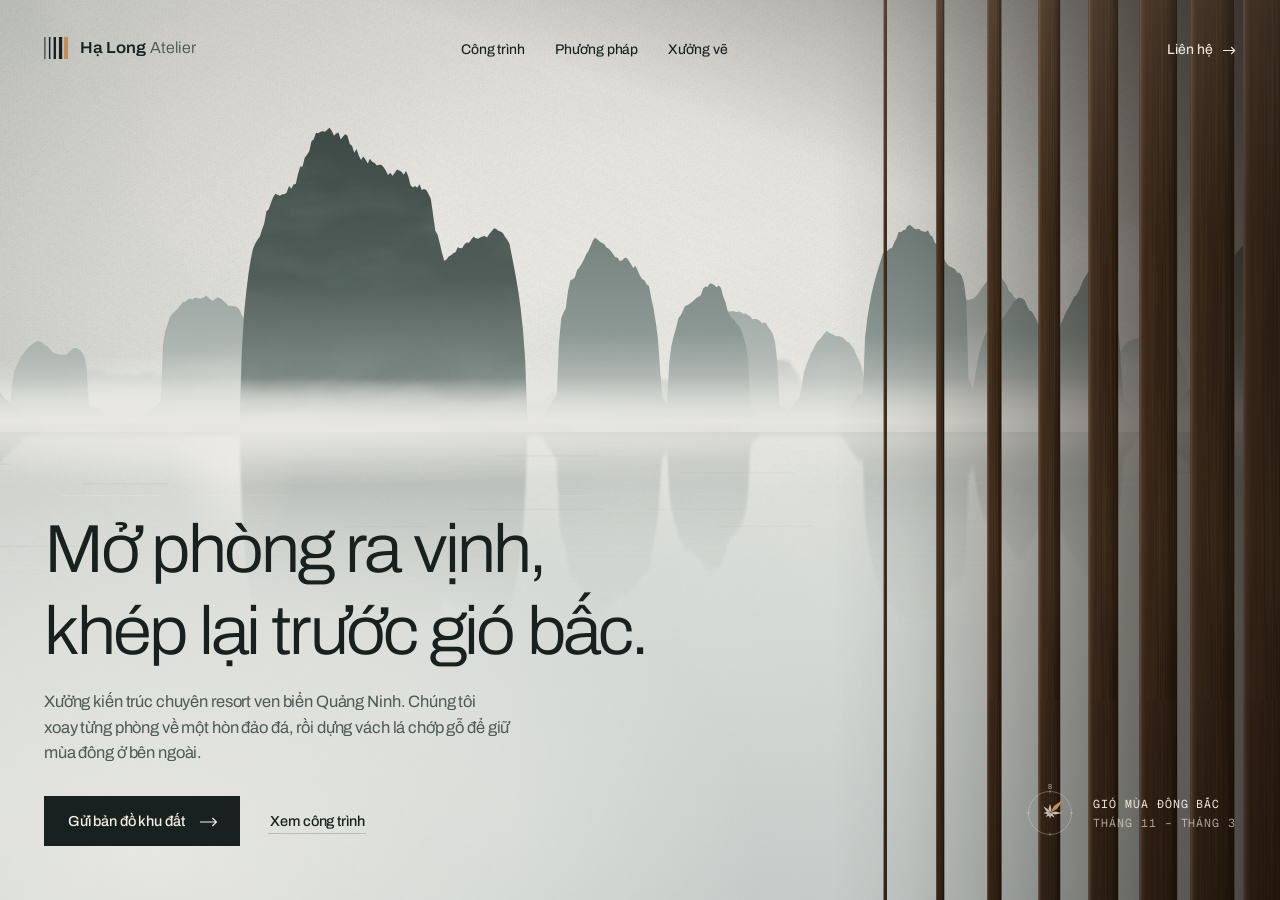
==== examples/cinematic-bay-hero.html @ 820bb84a "Add cinematic-motion-ui skill with README showcase Claude skill for cinematic, motion-rich hero sect" ====
<!DOCTYPE html>
<html lang="vi">
<head>
<meta charset="utf-8">
<meta name="viewport" content="width=device-width, initial-scale=1, viewport-fit=cover">
<title>Hạ Long Atelier · Xưởng kiến trúc resort ven biển Quảng Ninh</title>
<meta name="description" content="Hạ Long Atelier là xưởng kiến trúc chuyên resort ven biển Quảng Ninh: xoay từng phòng về một hòn đảo đá, dựng vách lá chớp gỗ để giữ mùa đông ở bên ngoài.">
<meta name="theme-color" content="#e7e6e0">
<!--
  Archetype A · cinematic full-bleed, light variant (sương sớm / morning sea-mist).
  Concept: the hero is the view from inside a resort room. A wall of teak louvre blades opens left → right
  to reveal Hạ Long in mist; the last blades on the right stay half-closed, which is the headline made literal
  ("Mở phòng ra vịnh, khép lại trước gió bấc").
  Type: Archivo (display 320 at wdth 104, UI 400–600) + Geist Mono (micro-copy). Both ship a Vietnamese subset.
  Palette: fog #e7e6e0 · ink #17201e · muted #4b5754 · teak #3a2719 · cream #efe7da · accent #c58a52
  Accent used three times only: the closed blade in the logo mark, the north-east petal of the wind rose,
  the primary button's hover.
-->
<link rel="preconnect" href="https://fonts.googleapis.com">
<link rel="preconnect" href="https://fonts.gstatic.com" crossorigin>
<link href="https://fonts.googleapis.com/css2?family=Archivo:wdth,wght@100..110,300..600&family=Geist+Mono:wght@400;500&display=swap" rel="stylesheet">
<!-- Hold every entrance at frame 0 (closed louvres, text below its masks) until the two faces are ready, so the
     headline never rises in a fallback face. JS-only and capped at 900 ms: with JS off the class is never added. -->
<script>(function(r){try{if(matchMedia("(prefers-reduced-motion: reduce)").matches)return;r.classList.add("cm-hold");var go=function(){r.classList.remove("cm-hold")};setTimeout(go,900);if(document.fonts&&document.fonts.load){Promise.all([document.fonts.load('320 64px "Archivo"',"Mở phòng ra vịnh"),document.fonts.load('400 16px "Archivo"',"Xưởng"),document.fonts.load('400 12px "Geist Mono"',"GIÓ MÙA ĐÔNG BẮC")]).then(go,go)}}catch(e){}})(document.documentElement);</script>
<style>
/* ---- anti-flash: background first ---- */
html,body{background:#e7e6e0}

/* ==== motion-kit.css (inlined) ==== */
/* ==========================================================================
   motion-kit.css: entrance vocabulary with a visible resting state.
   Usage: <h1 class="appear appear--mask" style="--d:.42s">…</h1>
   Elements are fully visible in their normal styles; the hidden state exists only in each
   keyframe's `from`, applied during the delay by fill-mode `both`. Pair with motion-kit.js
   (MK.appear) for the `.is-in` cleanup and the failsafe.
   ========================================================================== */

:root{
  --ease-expo:cubic-bezier(.16,1,.3,1);
  --ease-draw:cubic-bezier(.62,.04,.22,1);
  --ease-wipe:cubic-bezier(.77,0,.18,1);
  --ease-settle:cubic-bezier(.25,1,.5,1);
  --ease-swift:cubic-bezier(.2,.8,.2,1);
}

.appear{
  animation-duration:var(--dur,1.05s);
  animation-fill-mode:both;
  animation-timing-function:var(--ease,var(--ease-expo));
  animation-delay:var(--d,.08s);
}
.appear--scale{animation-name:mk-in-scale}
.appear--soft{animation-name:mk-in-soft}
.appear--rise{animation-name:mk-in-rise}
.appear--pop{animation-name:mk-in-pop}
.appear--btn{animation-name:mk-in-btn}
.appear--side{animation-name:mk-in-side}
.appear--blur{animation-name:mk-in-blur;--dur:1.2s}
.appear--spin{animation-name:mk-in-spin;--dur:.9s}
.appear--media{animation-name:mk-in-media;--dur:1.6s}
.appear--wipe-x{animation-name:mk-in-wipe-x;--ease:var(--ease-wipe);--dur:.75s}
.appear--wipe-c{animation-name:mk-in-wipe-c;--ease:var(--ease-wipe);--dur:.8s}
.appear--fade{animation-name:mk-in-fade;--ease:var(--ease-settle);--dur:.6s}

/* Masked line: wrapper clips, inner span rises. Padding keeps descenders/italics unclipped. */
.mask-line{display:block;overflow:hidden;padding:.06em .15em .14em;margin:-.06em -.15em -.14em}
.mask-line>.appear--mask{display:inline-block;animation-name:mk-in-mask}

/* Keyframes use the individual transform properties (translate/scale/rotate) so they compose with
   any transform the element already has (e.g. translateX(-50%) centring) instead of replacing it. */
@keyframes mk-in-scale{from{opacity:0;scale:.84}}
@keyframes mk-in-soft{from{opacity:0;translate:0 14px}}
@keyframes mk-in-rise{from{opacity:0;translate:0 20px}}
@keyframes mk-in-pop{0%{opacity:0;scale:.9}70%{opacity:1;scale:1.03}100%{scale:1}}
@keyframes mk-in-btn{from{opacity:0;translate:0 18px;scale:.94}}
@keyframes mk-in-side{from{opacity:0;translate:22px 0}}
@keyframes mk-in-mask{from{opacity:0;translate:0 110%}}
@keyframes mk-in-blur{from{opacity:.35;filter:blur(4px)}}
@keyframes mk-in-spin{0%{scale:.2;rotate:-50deg}65%{scale:1.2;rotate:8deg}100%{scale:1;rotate:0deg}}
@keyframes mk-in-media{from{opacity:0;scale:1.06;filter:blur(6px)}}
@keyframes mk-in-wipe-x{from{clip-path:inset(0 100% 0 0)}}
@keyframes mk-in-wipe-c{from{clip-path:inset(0 50% 0 50%)}}
@keyframes mk-in-fade{from{opacity:0}}

/* Finished: drop the animation. The element's own styles are the end state, so nothing else is forced
   (forcing transform:none here would wipe transforms the element legitimately has). */
.is-in{animation:none!important}

/* Reveal-on-scroll: hidden ONLY when JS has opted in (html.mk-reveal), so content shows without JS. */
.mk-reveal [data-reveal]:not(.is-revealed){opacity:0;translate:0 24px}
.mk-reveal [data-reveal]{transition:opacity .9s var(--ease-expo),translate .9s var(--ease-expo);transition-delay:var(--d,0s)}

/* WAAPI intro: initial states exist only while html.mk-intro is present (set in <head>). */
.mk-intro [data-mk="mask"]>*{translate:0 105%}
.mk-intro [data-mk="mask"]{overflow:hidden}
.mk-intro [data-mk="wipe-x"]{clip-path:inset(0 100% 0 0)}
.mk-intro [data-mk="wipe-c"]{clip-path:inset(0 50% 0 50%)}
.mk-intro [data-mk="fade"]{opacity:0}
.mk-intro [data-mk="draw"] path{stroke-dasharray:0 100000}

/* Grain overlay */
.mk-grain{position:fixed;inset:-50%;z-index:100;pointer-events:none;opacity:var(--grain,.08);mix-blend-mode:overlay;
  background-image:url("data:image/svg+xml,%3Csvg xmlns='http://www.w3.org/2000/svg' width='160' height='160'%3E%3Cfilter id='n'%3E%3CfeTurbulence type='fractalNoise' baseFrequency='.9' numOctaves='3' stitchTiles='stitch'/%3E%3C/filter%3E%3Crect width='100%25' height='100%25' filter='url(%23n)'/%3E%3C/svg%3E")}

.sr-only{position:absolute;width:1px;height:1px;overflow:hidden;clip:rect(0 0 0 0);white-space:nowrap}

@media (prefers-reduced-motion:reduce){
  *,*::before,*::after{animation:none!important;transition:none!important}
  .mk-reveal [data-reveal]{opacity:1;translate:none}
}

/* ==== tokens (reference 1440 × 900) ==== */
:root{
  --bg:#e7e6e0; --fog:#e4e3dd; --ink:#17201e; --muted:#4b5754; --line:rgba(23,32,30,.2);
  --teak-0:#1d140c; --teak-1:#3a2719; --teak-2:#5a3d27; --cream:#efe7da; --cream-dim:rgba(239,231,218,.66);
  --accent:#c58a52;
  --sans:"Archivo","Helvetica Neue",Arial,sans-serif;
  --mono:"Geist Mono",ui-monospace,"SFMono-Regular",Menlo,monospace;
  --h1:68px; --lede:16.5px; --nav:14px; --micro:11.5px; --btn:14.5px; --btn-h:50px;
  --pad-x:44px; --pad-y:28px; --bottom:54px; --copy-max:880px; --lede-max:468px; --lede-gap:22px; --act-gap:30px;
  --nav-col:calc(36vw - var(--pad-x));
  /* scene artboard: 1600 × 1000, cover-scaled; horizon at 47 % */
  --vw:100vw; --vh:100vh;
  --sc:max(calc(var(--vw) / 1600), calc(var(--vh) / 1000));
  --scene-x:0;
  --wood-tex:url("data:image/svg+xml,%3Csvg xmlns='http://www.w3.org/2000/svg' width='140' height='700'%3E%3Cfilter id='w'%3E%3CfeTurbulence type='fractalNoise' baseFrequency='.42 .0045' numOctaves='3' seed='7' stitchTiles='stitch'/%3E%3CfeColorMatrix values='0 0 0 0 .09  0 0 0 0 .05  0 0 0 0 .02  0 0 0 1.25 -.42'/%3E%3C/filter%3E%3Crect width='100%25' height='100%25' filter='url(%23w)'/%3E%3C/svg%3E");
}
@supports (height:100dvh){:root{--vh:100dvh}}

/* ---- base ---- */
*,*::before,*::after{box-sizing:border-box;margin:0;padding:0}
html,body{color:var(--ink)}
body{font-family:var(--sans);font-weight:400;-webkit-font-smoothing:antialiased;-moz-osx-font-smoothing:grayscale;text-rendering:optimizeLegibility;overflow-x:hidden}
a{color:inherit;text-decoration:none} button{font:inherit;color:inherit;background:none;border:0;cursor:pointer}
:focus-visible{outline:1px solid currentColor;outline-offset:5px}
.micro{font-family:var(--mono);font-size:var(--micro);font-weight:400;letter-spacing:.08em;line-height:1.35;text-transform:uppercase}

/* ==== media: fog sky → water → karst layers + mist → haze behind copy → louvres → room shade ==== */
.media{position:fixed;inset:0;z-index:0;overflow:hidden;pointer-events:none;
  /* what shows if WebGL or JS is unavailable */
  background:radial-gradient(55% 45% at 24% 22%,#f5f2eb 0%,rgba(245,242,235,0) 70%),linear-gradient(180deg,#d9dbd6 0%,#e9e8e2 44%,#e6e5df 47%,#d2d6d2 100%)}
#fog{position:absolute;inset:0;width:100%;height:100%;display:block}
.scene{position:absolute;left:calc(50% - var(--scene-x) * var(--sc));top:50%;width:calc(1600 * var(--sc));height:calc(1000 * var(--sc));translate:-50% -50%}
.scene>*{position:absolute;left:0;top:0;width:100%;height:100%}
.scene svg{display:block;overflow:visible}
.rl{stroke:#f7f6f2;fill:none} .rd{stroke:#93a09c;fill:none}
/* mist bands, pre-blurred gradients (no filter), drifting very slowly */
.mist{left:-12%;width:124%;background-repeat:no-repeat}
.mist--far{top:36%;height:14%;opacity:.8;
  background:radial-gradient(30% 50% at 20% 60%,rgba(236,235,230,.95),rgba(236,235,230,0) 70%),radial-gradient(34% 45% at 62% 55%,rgba(236,235,230,.9),rgba(236,235,230,0) 72%),radial-gradient(26% 40% at 92% 62%,rgba(236,235,230,.85),rgba(236,235,230,0) 70%);
  animation:mist-drift 46s ease-in-out infinite alternate}
.mist--mid{top:31%;height:20%;opacity:.55;
  background:radial-gradient(24% 34% at 34% 58%,rgba(238,237,232,.95),rgba(238,237,232,0) 72%),radial-gradient(30% 40% at 78% 50%,rgba(238,237,232,.9),rgba(238,237,232,0) 70%);
  animation:mist-drift 62s ease-in-out -20s infinite alternate-reverse}
.mist--water{top:42%;height:12%;
  background:linear-gradient(180deg,rgba(232,231,226,0),rgba(232,231,226,.9) 42%,rgba(232,231,226,.6) 58%,rgba(232,231,226,.22) 78%,rgba(232,231,226,0)),radial-gradient(40% 70% at 30% 50%,rgba(240,239,235,.7),rgba(240,239,235,0) 70%);
  animation:mist-drift 54s ease-in-out -8s infinite alternate}
@keyframes mist-drift{from{translate:-3% 0}to{translate:3% 0}}
/* low sun behind the mist, upper left, and its glint on the water */
.glint{left:calc(22% - 70px);top:47%;width:140px;height:30%;
  background:radial-gradient(50% 50% at 50% 0%,rgba(255,250,240,.55),rgba(255,250,240,0) 100%);filter:none}
.haze{position:absolute;inset:0;
  background:radial-gradient(62% 52% at 12% 94%,rgba(238,237,232,.82) 0%,rgba(238,237,232,.46) 46%,rgba(238,237,232,0) 76%)}

/* ==== louvres ====
   Blades are drawn as their front projection: a blade turned by angle a shows cos(a) of its width, so the turn is a
   horizontal scale (--s = cos a) plus a flash of light across the face mid-turn. Real 3D rotation was tried and
   dropped: Chrome composites 3D-turned layers over gradients with milky seams. */
.louvre{position:absolute;top:0;bottom:0;left:-14px;right:-14px;display:flex}
.blade{position:relative;flex:1 1 0;height:100%;
  --s:0; --o:0; --s0:.982; --stg:.028s; --dim:0; --bd:calc(.06s + var(--i) * var(--stg));
  scale:var(--s) 1;opacity:var(--o);
  animation:blade-open 1.4s var(--ease-wipe) var(--bd) both}
.blade::before,.blade::after{content:"";position:absolute;inset:0 .7px}
.blade::before{
  background:
    linear-gradient(rgba(14,8,4,var(--dim)),rgba(14,8,4,var(--dim))),
    linear-gradient(90deg,rgba(255,222,184,.30) 0,rgba(255,222,184,.08) 6%,rgba(255,222,184,0) 15%,rgba(0,0,0,0) 70%,rgba(10,5,2,.42) 100%),
    linear-gradient(180deg,rgba(255,236,214,.12) 0%,rgba(0,0,0,0) 26%,rgba(0,0,0,0) 60%,rgba(10,5,2,.3) 100%),
    var(--wood-tex),
    linear-gradient(90deg,#4a3220,#3a2719 50%,#30200f)}
/* light slides across the face while it turns, then leaves */
.blade::after{opacity:0;background:linear-gradient(90deg,rgba(255,230,196,0) 10%,rgba(255,230,196,.42) 55%,rgba(255,230,196,0) 95%);
  animation:blade-catch 1.4s var(--ease-wipe) var(--bd) both}
/* kept blades: the screen stays half-closed on the right (desktop: the last 8 of 24) */
.blade:nth-child(n+17){--o:1}
.blade:nth-child(17){--s:.06} .blade:nth-child(18){--s:.15;--dim:.04} .blade:nth-child(19){--s:.27;--dim:.08} .blade:nth-child(20){--s:.41;--dim:.13}
.blade:nth-child(21){--s:.56;--dim:.19} .blade:nth-child(22){--s:.71;--dim:.25} .blade:nth-child(23){--s:.83;--dim:.31} .blade:nth-child(24){--s:.92;--dim:.38}
.blade:nth-child(n+17){animation:blade-open 1.4s var(--ease-wipe) var(--bd) both,blade-sway 9s ease-in-out calc(1.9s + var(--i) * .11s) infinite}
@keyframes blade-open{0%{scale:var(--s0) 1;opacity:1}80%{opacity:1}}
@keyframes blade-catch{0%{opacity:0}48%{opacity:1}100%{opacity:0}}
@keyframes blade-sway{0%,100%{scale:var(--s) 1}50%{scale:calc(var(--s) * .93) 1}}
.cm-hold .blade,.cm-hold .blade::after,.cm-hold .appear{animation-play-state:paused}
/* room shade: the inside of the pavilion is darker than the bay (under the blades; they darken themselves via --dim) */
.shade{position:absolute;inset:0;
  background:linear-gradient(270deg,rgba(20,13,8,.74) 0%,rgba(20,13,8,.56) 10%,rgba(20,13,8,.26) 21%,rgba(20,13,8,.07) 29%,rgba(20,13,8,0) 35%),
             linear-gradient(200deg,rgba(20,13,8,.3) 0%,rgba(20,13,8,0) 24%)}

/* ==== page ==== */
.page{position:relative;z-index:1;display:grid;grid-template-rows:auto 1fr;min-height:100vh;min-height:100dvh}

/* header: logo | nav from the 36 % line | contact over the timber */
.header{position:relative;z-index:50;display:grid;grid-template-columns:var(--nav-col) 1fr auto;align-items:center;padding:var(--pad-y) var(--pad-x) 0}
.logo{justify-self:start;display:inline-flex;align-items:center;gap:12px;min-height:44px;font-size:16px;letter-spacing:-.012em;line-height:1;translate:0 -2px}
.logo .mark{width:24px;height:22px;fill:var(--ink)}
.logo .mark .mark-a{fill:var(--accent)}
.logo b{font-weight:600;font-stretch:106%}
.logo .at{font-weight:350;color:var(--muted);margin-left:.28em}
.nav{display:flex;align-items:center;gap:30px}
.nav a,.contact{position:relative;font-size:var(--nav);font-weight:450;letter-spacing:-.005em;line-height:1;padding:8px 0;
  background:linear-gradient(currentColor,currentColor) 0 calc(100% - 2px)/0 1px no-repeat;transition:background-size .35s var(--ease-swift)}
.nav a:hover,.contact:hover{background-size:100% 1px}
.contact{color:var(--cream);display:inline-flex;align-items:center;gap:10px}
.contact svg{width:13px;height:9px;transition:translate .3s var(--ease-swift)}
.contact:hover svg{translate:3px 0}
.burger{display:none}

/* hero: copy bottom-left over the water, wind note bottom-right over the timber */
.hero{display:flex;align-items:flex-end;justify-content:space-between;gap:40px;padding:0 var(--pad-x) var(--bottom)}
.copy{max-width:var(--copy-max)}
h1{font-size:var(--h1);font-weight:320;font-stretch:104%;line-height:1.04;letter-spacing:-.042em;color:var(--ink)}
/* Vietnamese stacks two marks above some vowels (ấ, ở): give the masks more headroom than the kit default */
h1 .mask-line{padding:.24em .15em .16em;margin:-.24em -.15em -.16em}
.nb{white-space:nowrap}
.lede{max-width:var(--lede-max);margin-top:var(--lede-gap);font-size:var(--lede);line-height:1.56;letter-spacing:-.008em;color:var(--muted)}
.actions{display:flex;align-items:center;gap:28px;margin-top:var(--act-gap)}
.btn{display:inline-flex;align-items:center;justify-content:center;gap:16px;height:var(--btn-h);font-size:var(--btn);font-weight:500;letter-spacing:-.01em;line-height:1;white-space:nowrap}
.btn-solid{padding:1px 22px 0 24px;background:var(--ink);color:#f1eee7;transition:background .25s var(--ease-swift),color .25s var(--ease-swift)}
.btn-solid svg{width:18px;height:10px;transition:translate .3s var(--ease-swift)}
.btn-solid:hover{background:var(--accent);color:var(--ink)}
.btn-solid:hover svg{translate:4px 0}
.btn-text{padding:0 2px;color:var(--ink);background:linear-gradient(var(--line),var(--line)) 0 calc(50% + 12px)/100% 1px no-repeat,linear-gradient(var(--ink),var(--ink)) 0 calc(50% + 12px)/0 1px no-repeat;
  transition:background-size .4s var(--ease-swift)}
.btn-text:hover{background-size:100% 1px,100% 1px}

.wind{display:flex;align-items:center;gap:14px;color:var(--cream);padding-bottom:4px;flex:none}
.wind .rose{width:58px;height:58px;flex:none;overflow:visible}
.rose .ring{fill:none;stroke:rgba(239,231,218,.42);stroke-width:.8}
.rose .tick{stroke:rgba(239,231,218,.5);stroke-width:.8}
.rose .pt{fill:rgba(239,231,218,.78)}
.rose .pt--ne{fill:var(--accent)}
.rose text{font-family:var(--mono);font-size:7.5px;fill:var(--cream-dim);letter-spacing:.06em}
.wind p{display:flex;flex-direction:column;gap:3px}
.wind .dim{color:var(--cream-dim)}
.appear--grow{animation-name:rose-grow;--dur:1.1s}
@keyframes rose-grow{from{opacity:0;scale:0}}

/* ==== breakpoints: tokens first ==== */
@media (min-width:1600px){:root{--h1:84px;--lede:18px;--nav:15px;--btn:15.5px;--btn-h:54px;--pad-x:64px;--pad-y:34px;--bottom:68px;--copy-max:1100px;--lede-max:540px;--micro:12.5px}}
@media (min-width:901px) and (max-width:1279px){:root{--h1:50px;--lede:15.5px;--nav:13.5px;--pad-x:32px;--bottom:44px;--lede-max:420px}.nav{gap:22px}}
@media (min-width:901px) and (max-height:850px){:root{--pad-y:22px;--bottom:42px;--lede-gap:18px;--act-gap:24px}}
@media (min-width:1280px) and (max-height:850px){:root{--h1:62px}}
@media (min-width:901px) and (max-height:720px){:root{--h1:52px;--lede:15px;--btn-h:46px;--bottom:34px;--lede-gap:16px;--act-gap:22px;--pad-y:18px}}
@media (min-width:901px){html,body{height:100%;overflow:hidden}.page{height:100vh;height:100dvh;overflow:hidden}}

@media (max-width:900px){
  :root{--h1:40px;--lede:15.5px;--pad-x:20px;--pad-y:18px;--bottom:28px;--btn-h:50px;--scene-x:-250}
  /* phones keep only the last three blades: a narrow timber strip down the right edge */
  .blade{--stg:.026s}
  .blade:nth-child(n+17){--o:0;--s:0;animation:blade-open 1.4s var(--ease-wipe) var(--bd) both}
  .blade:nth-child(n+22){--o:1;animation:blade-open 1.4s var(--ease-wipe) var(--bd) both,blade-sway 9s ease-in-out calc(1.9s + var(--i) * .11s) infinite}
  .blade:nth-child(22){--s:.62} .blade:nth-child(23){--s:.8} .blade:nth-child(24){--s:.92}
  .shade{background:linear-gradient(270deg,rgba(18,11,6,.5) 0%,rgba(18,11,6,0) 14%)}
  .haze{background:radial-gradient(120% 50% at 20% 100%,rgba(238,237,232,.8) 0%,rgba(238,237,232,.4) 50%,rgba(238,237,232,0) 80%)}
  .header{grid-template-columns:1fr auto;gap:8px}
  .logo{position:relative;z-index:80;font-size:15px}
  .contact{display:none}
  .burger{display:grid;place-content:center;gap:5px;width:44px;height:44px;position:relative;z-index:80;
    background:var(--teak-0);border:1px solid rgba(239,231,218,.22);margin-right:calc(var(--pad-x) * -1 + 6px)}
  .burger i{display:block;width:17px;height:1.5px;background:var(--cream);transition:transform .28s var(--ease-swift),opacity .2s}
  .menu-open .burger i:nth-child(1){transform:translateY(6.5px) rotate(45deg)}
  .menu-open .burger i:nth-child(2){opacity:0}
  .menu-open .burger i:nth-child(3){transform:translateY(-6.5px) rotate(-45deg)}
  .nav{position:fixed;inset:0;z-index:45;justify-self:stretch;align-self:stretch;flex-direction:column;align-items:stretch;justify-content:flex-end;gap:0;
    padding:max(100px,calc(env(safe-area-inset-top) + 92px)) 20px max(36px,env(safe-area-inset-bottom));
    background:rgba(231,230,224,.9);-webkit-backdrop-filter:blur(22px);backdrop-filter:blur(22px);
    opacity:0;visibility:hidden;transition:opacity .3s var(--ease-settle),visibility .3s}
  .menu-open .nav{opacity:1;visibility:visible}
  .nav a{display:flex;align-items:center;height:72px;border-top:1px solid var(--line);font-size:30px;font-weight:320;font-stretch:104%;letter-spacing:-.035em;background:none}
  .nav a:last-of-type{border-bottom:1px solid var(--line)}
  .nav .nav-only{display:flex}
  .nav-foot{display:block;margin-top:22px;color:var(--muted)}
  body.menu-open{overflow:hidden}
  .hero{flex-direction:column;align-items:flex-start;justify-content:flex-end;padding-right:calc(100vw * 3 / 24 + 12px)}
  .louvre{left:0;right:0}
  .wind{display:none}
}
@media (min-width:901px){.nav .nav-only,.nav-foot{display:none}}
@media (max-width:560px){
  :root{--h1:36px;--lede:15px;--lede-gap:16px;--act-gap:22px}
  h1{letter-spacing:-.035em}
  .actions{flex-direction:column;align-items:stretch;gap:6px;width:100%}
  .btn-solid{justify-content:space-between}
  .btn-text{justify-content:flex-start;align-self:flex-start;height:46px}
}
</style>
</head>
<body>
<div class="mk-grain" aria-hidden="true" style="--grain:.07"></div>

<!--
  MEDIA SLOT. The bay is generative so the page ships complete: ShaderField (WebGL fog) for the sky, four layers of
  seeded karst silhouettes that fade into mist at the waterline, hairline ripples, slow mist bands.
  To use a real still or video instead, replace <canvas id="fog"> and the .scene block with:
    <video id="fog" autoplay muted loop playsinline preload="metadata" poster="halong-suong-som.jpg"
           aria-hidden="true" tabindex="-1"><source src="halong-suong-som.mp4" type="video/mp4"></video>
  and keep .haze, .louvre and the room shade on top. Frame the shot so the horizon sits at 47 % of the height.
  Generation prompt (still): "Hạ Long Bay at 6 a.m. in thick sea mist, limestone karst towers dissolving in four
    receding layers, the nearest tower left of centre, bases lost in fog at the waterline, glassy pale water with a
    few silver ripple lines, soft low sun hidden behind mist upper-left, horizon at 47 % of the frame, empty pale
    water in the lower-left third for a headline, palette mist white, sage grey, slate green, no warm colours,
    35mm, fine film grain, editorial, cinematic, photographic, no boats, no people, no text, no logo"
  Video: same frame, locked-off camera, mist drifting slowly left between the towers, 8-second loop with an invisible cut, 24 fps.
-->
<div class="media" aria-hidden="true">
  <canvas id="fog"></canvas>
  <div class="scene">
    <svg class="l-water" viewBox="0 0 1600 1000" preserveAspectRatio="none" focusable="false">
      <defs>
        <linearGradient id="g-water" gradientUnits="userSpaceOnUse" x1="0" y1="470" x2="0" y2="1000">
          <stop offset="0" stop-color="#e3e3dd" stop-opacity="0"/><stop offset=".07" stop-color="#e0e2dd" stop-opacity=".3"/><stop offset=".22" stop-color="#d8dcd8" stop-opacity=".62"/>
          <stop offset=".55" stop-color="#d0d6d3" stop-opacity=".78"/><stop offset="1" stop-color="#c3cbc8" stop-opacity=".9"/>
        </linearGradient>
        <linearGradient id="g4" gradientUnits="userSpaceOnUse" x1="0" y1="380" x2="0" y2="478"><stop offset="0" stop-color="#b9bfbc"/><stop offset=".55" stop-color="#c7ccc9"/><stop offset="1" stop-color="#e2e2dc"/></linearGradient>
        <linearGradient id="g3" gradientUnits="userSpaceOnUse" x1="0" y1="310" x2="0" y2="478"><stop offset="0" stop-color="#9aa39f"/><stop offset=".5" stop-color="#aeb6b2"/><stop offset="1" stop-color="#e0e1db"/></linearGradient>
        <linearGradient id="g2" gradientUnits="userSpaceOnUse" x1="0" y1="240" x2="0" y2="478"><stop offset="0" stop-color="#6f7c78"/><stop offset=".55" stop-color="#8b9793"/><stop offset="1" stop-color="#dcdeda"/></linearGradient>
        <linearGradient id="g1" gradientUnits="userSpaceOnUse" x1="0" y1="140" x2="0" y2="480"><stop offset="0" stop-color="#3c4844"/><stop offset=".5" stop-color="#4f5c58"/><stop offset=".82" stop-color="#7f8b87"/><stop offset="1" stop-color="#d9dcd8"/></linearGradient>
        <linearGradient id="g-refl" gradientUnits="userSpaceOnUse" x1="0" y1="470" x2="0" y2="700"><stop offset="0" stop-color="#fff" stop-opacity=".42"/><stop offset=".55" stop-color="#fff" stop-opacity=".12"/><stop offset="1" stop-color="#fff" stop-opacity="0"/></linearGradient>
        <mask id="m-refl" maskUnits="userSpaceOnUse" x="-300" y="470" width="2200" height="400"><rect x="-300" y="470" width="2200" height="400" fill="url(#g-refl)"/></mask>
        <filter id="f-refl" x="-5%" y="-5%" width="110%" height="110%"><feGaussianBlur stdDeviation="1.2 3.2"/></filter>
        <filter id="f-far" x="-5%" y="-20%" width="110%" height="140%"><feGaussianBlur stdDeviation="1.6"/></filter>
        <filter id="f-mid" x="-5%" y="-20%" width="110%" height="140%"><feGaussianBlur stdDeviation=".8"/></filter>
        <!-- mottled rock and canopy inside the nearest towers -->
        <filter id="f-tex" x="0" y="0" width="100%" height="100%">
          <feTurbulence type="fractalNoise" baseFrequency=".011 .028" numOctaves="4" seed="4"/>
          <feColorMatrix values="0 0 0 0 .13  0 0 0 0 .17  0 0 0 0 .15  1.5 0 0 0 -.62"/>
        </filter>
        <clipPath id="c-k1"><use href="#k1"/></clipPath>
        <path id="k4" d="M-160.0 478.0L-160.0 399.2L-157.5 397.7L-155.0 397.8L-152.5 397.4L-150.0 397.0L-147.5 395.3L-145.0 396.0L-142.5 397.0L-140.0 397.0L-137.5 398.7L-135.0 399.2L-132.5 400.3L-130.0 401.9L-127.5 401.6L-125.0 401.9L-122.5 402.3L-120.0 402.2L-117.5 402.8L-115.0 404.4L-112.5 405.6L-110.0 406.0L-107.5 407.6L-105.0 407.6L-102.5 409.9L-100.0 411.2L-97.5 412.1L-95.0 413.4L-92.5 415.6L-90.0 418.5L-87.5 415.8L-85.0 414.4L-82.5 414.2L-80.0 413.4L-77.5 414.6L-75.0 415.5L-72.5 417.5L-70.0 419.4L-67.5 421.2L-65.0 424.8L-62.5 428.4L-60.0 433.2L-57.5 439.5L-55.0 445.8L-52.5 444.8L-50.0 443.6L-47.5 442.6L-45.0 441.8L-42.5 440.6L-40.0 439.5L-37.5 438.7L-35.0 438.8L-32.5 436.6L-30.0 436.8L-27.5 436.5L-25.0 436.3L-22.5 436.7L-20.0 436.7L-17.5 436.4L-15.0 437.1L-12.5 437.9L-10.0 438.3L-7.5 439.0L-5.0 438.7L-2.5 439.8L0.0 439.0L2.5 439.9L5.0 439.7L7.5 439.3L10.0 439.8L12.5 440.1L15.0 440.5L17.5 440.9L20.0 441.7L22.5 443.1L25.0 444.3L27.5 445.6L30.0 447.0L32.5 449.2L35.0 452.5L37.5 457.8L40.0 461.3L42.5 460.9L45.0 460.8L47.5 460.7L50.0 442.2L52.5 433.6L55.0 428.5L57.5 424.5L60.0 421.5L62.5 418.7L65.0 417.7L67.5 417.7L70.0 417.2L72.5 416.7L75.0 417.0L77.5 417.0L80.0 417.4L82.5 415.9L85.0 415.6L87.5 415.1L90.0 414.9L92.5 415.6L95.0 416.8L97.5 418.5L100.0 418.5L102.5 419.8L105.0 420.7L107.5 418.7L110.0 418.8L112.5 419.1L115.0 419.3L117.5 418.6L120.0 419.0L122.5 419.7L125.0 419.4L127.5 419.8L130.0 421.0L132.5 421.3L135.0 421.5L137.5 420.5L140.0 420.0L142.5 419.8L145.0 420.5L147.5 420.3L150.0 420.8L152.5 421.8L155.0 423.7L157.5 425.0L160.0 427.6L162.5 431.4L165.0 436.7L167.5 427.5L170.0 419.1L172.5 414.7L175.0 413.4L177.5 412.5L180.0 410.9L182.5 410.5L185.0 411.4L187.5 411.3L190.0 412.1L192.5 411.1L195.0 410.3L197.5 410.8L200.0 411.7L202.5 412.6L205.0 412.5L207.5 414.7L210.0 415.1L212.5 415.2L215.0 415.8L217.5 415.7L220.0 416.7L222.5 417.1L225.0 416.8L227.5 416.1L230.0 416.8L232.5 415.6L235.0 415.9L237.5 415.7L240.0 416.4L242.5 415.9L245.0 414.6L247.5 414.2L250.0 413.2L252.5 413.2L255.0 414.0L257.5 413.6L260.0 413.9L262.5 415.3L265.0 416.4L267.5 417.3L270.0 418.3L272.5 420.5L275.0 421.9L277.5 424.2L280.0 427.2L282.5 430.9L285.0 432.4L287.5 431.7L290.0 432.3L292.5 431.8L295.0 430.6L297.5 430.4L300.0 430.9L302.5 431.6L305.0 431.4L307.5 431.4L310.0 431.2L312.5 431.6L315.0 432.0L317.5 432.3L320.0 433.5L322.5 433.0L325.0 433.6L327.5 434.6L330.0 436.1L332.5 436.8L335.0 438.1L337.5 433.5L340.0 429.1L342.5 426.4L345.0 424.4L347.5 422.9L350.0 421.2L352.5 420.0L355.0 417.9L357.5 417.5L360.0 417.3L362.5 418.7L365.0 419.6L367.5 421.7L370.0 422.9L372.5 424.8L375.0 427.9L377.5 431.6L380.0 436.3L382.5 443.8L385.0 453.1L387.5 441.4L390.0 435.5L392.5 431.9L395.0 428.8L397.5 427.0L400.0 425.4L402.5 424.5L405.0 423.7L407.5 423.4L410.0 422.4L412.5 422.2L415.0 421.2L417.5 421.3L420.0 420.1L422.5 419.4L425.0 419.6L427.5 418.8L430.0 419.2L432.5 419.5L435.0 419.1L437.5 418.2L440.0 417.9L442.5 417.8L445.0 418.3L447.5 418.3L450.0 417.9L452.5 417.3L455.0 417.2L457.5 417.5L460.0 416.8L462.5 416.9L465.0 417.1L467.5 417.5L470.0 417.8L472.5 417.9L475.0 418.7L477.5 418.6L480.0 420.2L482.5 421.9L485.0 422.4L487.5 423.6L490.0 426.3L492.5 428.3L495.0 429.8L497.5 427.5L500.0 426.4L502.5 424.2L505.0 422.3L507.5 421.4L510.0 420.2L512.5 418.7L515.0 418.4L517.5 418.7L520.0 418.3L522.5 417.6L525.0 418.1L527.5 419.0L530.0 418.4L532.5 418.5L535.0 419.1L537.5 418.8L540.0 417.1L542.5 418.2L545.0 419.1L547.5 419.8L550.0 420.0L552.5 419.9L555.0 419.8L557.5 420.3L560.0 422.1L562.5 423.8L565.0 425.6L567.5 428.6L570.0 433.1L572.5 439.1L575.0 448.6L577.5 421.0L580.0 409.6L582.5 403.6L585.0 401.8L587.5 399.5L590.0 397.5L592.5 396.6L595.0 395.7L597.5 395.7L600.0 396.0L602.5 396.5L605.0 397.7L607.5 398.8L610.0 400.8L612.5 403.0L615.0 405.3L617.5 409.3L620.0 415.3L622.5 428.1L625.0 446.3L627.5 445.7L630.0 446.2L632.5 446.1L635.0 446.7L637.5 446.1L640.0 446.6L642.5 446.4L645.0 446.6L647.5 446.4L650.0 446.6L652.5 446.2L655.0 446.1L657.5 445.0L660.0 445.6L662.5 445.1L665.0 445.3L667.5 445.3L670.0 445.9L672.5 446.3L675.0 447.0L677.5 446.9L680.0 446.0L682.5 446.0L685.0 446.6L687.5 447.3L690.0 447.5L692.5 447.9L695.0 445.5L697.5 441.5L700.0 438.9L702.5 437.2L705.0 436.3L707.5 434.6L710.0 433.2L712.5 432.6L715.0 432.7L717.5 431.4L720.0 430.6L722.5 430.5L725.0 430.4L727.5 429.9L730.0 430.6L732.5 431.5L735.0 432.4L737.5 433.4L740.0 433.9L742.5 433.6L745.0 431.3L747.5 426.2L750.0 423.7L752.5 421.0L755.0 420.4L757.5 418.9L760.0 417.4L762.5 416.5L765.0 417.2L767.5 416.9L770.0 416.2L772.5 416.0L775.0 415.8L777.5 415.7L780.0 417.0L782.5 417.9L785.0 419.5L787.5 419.9L790.0 419.9L792.5 420.3L795.0 422.3L797.5 423.7L800.0 423.5L802.5 422.9L805.0 421.6L807.5 421.0L810.0 420.6L812.5 420.4L815.0 421.1L817.5 421.5L820.0 421.2L822.5 421.6L825.0 422.1L827.5 421.6L830.0 422.0L832.5 421.7L835.0 422.7L837.5 422.7L840.0 424.7L842.5 427.1L845.0 428.3L847.5 429.7L850.0 431.1L852.5 431.9L855.0 434.7L857.5 437.7L860.0 443.3L862.5 445.2L865.0 447.1L867.5 450.0L870.0 454.5L872.5 455.1L875.0 453.5L877.5 433.3L880.0 418.1L882.5 411.2L885.0 406.4L887.5 402.0L890.0 399.5L892.5 398.1L895.0 396.6L897.5 395.6L900.0 395.2L902.5 394.9L905.0 395.3L907.5 397.4L910.0 396.9L912.5 397.5L915.0 398.4L917.5 400.3L920.0 402.2L922.5 404.4L925.0 406.8L927.5 410.9L930.0 415.6L932.5 417.2L935.0 411.3L937.5 406.2L940.0 403.3L942.5 403.3L945.0 402.2L947.5 401.1L950.0 401.2L952.5 400.3L955.0 400.5L957.5 400.2L960.0 400.5L962.5 400.9L965.0 401.8L967.5 404.0L970.0 407.6L972.5 410.8L975.0 415.2L977.5 420.1L980.0 430.1L982.5 455.8L985.0 459.7L987.5 460.8L990.0 462.7L992.5 462.4L995.0 462.3L997.5 462.2L1000.0 460.9L1002.5 460.6L1005.0 454.4L1007.5 445.7L1010.0 441.9L1012.5 438.3L1015.0 436.6L1017.5 434.5L1020.0 432.5L1022.5 430.2L1025.0 428.6L1027.5 427.1L1030.0 425.4L1032.5 424.8L1035.0 423.9L1037.5 424.1L1040.0 423.6L1042.5 424.6L1045.0 423.6L1047.5 422.6L1050.0 421.4L1052.5 420.4L1055.0 420.2L1057.5 419.3L1060.0 418.6L1062.5 418.1L1065.0 418.8L1067.5 419.8L1070.0 419.7L1072.5 418.6L1075.0 420.0L1077.5 419.5L1080.0 420.1L1082.5 419.9L1085.0 420.5L1087.5 421.9L1090.0 422.7L1092.5 422.7L1095.0 423.6L1097.5 424.5L1100.0 426.8L1102.5 428.5L1105.0 430.4L1107.5 433.3L1110.0 437.1L1112.5 441.5L1115.0 450.6L1117.5 461.6L1120.0 463.1L1122.5 463.5L1125.0 463.7L1127.5 464.2L1130.0 465.1L1132.5 464.7L1135.0 464.2L1137.5 444.1L1140.0 438.3L1142.5 435.0L1145.0 432.8L1147.5 431.3L1150.0 429.9L1152.5 429.8L1155.0 429.3L1157.5 428.5L1160.0 428.1L1162.5 429.5L1165.0 429.9L1167.5 430.5L1170.0 431.0L1172.5 430.9L1175.0 430.9L1177.5 430.2L1180.0 430.5L1182.5 430.3L1185.0 429.6L1187.5 431.4L1190.0 432.2L1192.5 434.4L1195.0 437.6L1197.5 443.4L1200.0 456.9L1202.5 452.4L1205.0 443.5L1207.5 440.7L1210.0 440.4L1212.5 440.1L1215.0 439.7L1217.5 440.1L1220.0 438.2L1222.5 437.6L1225.0 436.8L1227.5 435.9L1230.0 434.8L1232.5 433.6L1235.0 433.3L1237.5 433.5L1240.0 432.5L1242.5 433.1L1245.0 433.1L1247.5 434.0L1250.0 434.1L1252.5 434.9L1255.0 435.4L1257.5 436.4L1260.0 436.8L1262.5 438.7L1265.0 442.5L1267.5 448.1L1270.0 456.7L1272.5 462.5L1275.0 463.2L1277.5 463.9L1280.0 465.1L1282.5 466.1L1285.0 467.7L1287.5 467.0L1290.0 466.8L1292.5 466.9L1295.0 467.5L1297.5 467.0L1300.0 466.5L1302.5 466.4L1305.0 465.7L1307.5 459.3L1310.0 456.9L1312.5 454.6L1315.0 453.1L1317.5 452.6L1320.0 451.8L1322.5 452.2L1325.0 451.7L1327.5 451.6L1330.0 451.7L1332.5 451.6L1335.0 451.3L1337.5 450.6L1340.0 450.7L1342.5 450.9L1345.0 451.3L1347.5 450.8L1350.0 450.6L1352.5 451.3L1355.0 451.9L1357.5 452.3L1360.0 452.2L1362.5 451.9L1365.0 451.6L1367.5 451.6L1370.0 451.7L1372.5 452.0L1375.0 452.5L1377.5 452.9L1380.0 452.5L1382.5 450.6L1385.0 449.5L1387.5 448.3L1390.0 447.8L1392.5 446.6L1395.0 446.3L1397.5 446.3L1400.0 445.1L1402.5 444.6L1405.0 444.2L1407.5 445.0L1410.0 445.5L1412.5 445.7L1415.0 445.3L1417.5 444.7L1420.0 444.5L1422.5 444.5L1425.0 444.1L1427.5 443.8L1430.0 444.4L1432.5 444.1L1435.0 445.3L1437.5 444.2L1440.0 443.1L1442.5 442.0L1445.0 441.7L1447.5 441.9L1450.0 441.2L1452.5 441.7L1455.0 441.7L1457.5 441.4L1460.0 441.2L1462.5 441.5L1465.0 440.7L1467.5 440.5L1470.0 440.8L1472.5 440.4L1475.0 441.1L1477.5 441.2L1480.0 441.7L1482.5 443.9L1485.0 444.6L1487.5 445.6L1490.0 446.9L1492.5 448.1L1495.0 450.3L1497.5 453.2L1500.0 456.6L1502.5 463.9L1505.0 464.3L1507.5 465.0L1510.0 466.2L1512.5 466.8L1515.0 467.0L1517.5 468.1L1520.0 468.0L1522.5 466.7L1525.0 463.8L1527.5 461.8L1530.0 451.3L1532.5 432.4L1535.0 426.4L1537.5 422.6L1540.0 419.8L1542.5 417.5L1545.0 415.7L1547.5 414.4L1550.0 414.2L1552.5 414.1L1555.0 413.9L1557.5 414.3L1560.0 413.9L1562.5 413.5L1565.0 413.5L1567.5 414.0L1570.0 414.2L1572.5 415.3L1575.0 416.2L1577.5 416.3L1580.0 417.7L1582.5 420.6L1585.0 425.2L1587.5 430.8L1590.0 440.4L1592.5 456.9L1595.0 457.9L1597.5 458.8L1600.0 460.1L1602.5 461.8L1605.0 462.8L1607.5 464.5L1610.0 466.0L1612.5 468.4L1615.0 470.0L1617.5 470.0L1620.0 470.0L1622.5 469.6L1625.0 468.9L1627.5 468.1L1630.0 467.5L1632.5 466.8L1635.0 466.1L1637.5 456.4L1640.0 452.7L1642.5 451.3L1645.0 450.5L1647.5 448.5L1650.0 447.7L1652.5 447.1L1655.0 446.8L1657.5 446.6L1660.0 445.5L1662.5 444.7L1665.0 444.5L1667.5 444.8L1670.0 444.2L1672.5 444.3L1675.0 445.0L1677.5 445.6L1680.0 446.6L1682.5 442.9L1685.0 435.4L1687.5 430.4L1690.0 428.0L1692.5 425.0L1695.0 422.1L1697.5 419.9L1700.0 418.2L1702.5 416.4L1705.0 416.2L1707.5 416.0L1710.0 415.3L1712.5 415.3L1715.0 415.5L1717.5 415.0L1720.0 414.5L1722.5 413.8L1725.0 413.0L1727.5 412.1L1730.0 411.4L1732.5 411.8L1735.0 411.7L1737.5 411.1L1740.0 410.7L1742.5 411.2L1745.0 411.5L1747.5 412.1L1750.0 412.1L1752.5 412.1L1755.0 413.0L1757.5 413.5L1760.0 413.5L1760.0 478.0 Z"/>
        <path id="k3" d="M-160.0 478.0L-160.0 470.0L-157.5 470.0L-155.0 470.0L-152.5 470.0L-150.0 470.0L-147.5 470.0L-145.0 470.0L-142.5 470.0L-140.0 470.0L-137.5 470.0L-135.0 469.5L-132.5 466.3L-130.0 465.7L-127.5 463.8L-125.0 462.6L-122.5 461.0L-120.0 460.5L-117.5 459.8L-115.0 458.1L-112.5 456.0L-110.0 455.1L-107.5 429.6L-105.0 417.7L-102.5 407.7L-100.0 400.7L-97.5 396.9L-95.0 393.6L-92.5 389.5L-90.0 386.9L-87.5 384.3L-85.0 383.1L-82.5 381.7L-80.0 378.9L-77.5 376.2L-75.0 375.5L-72.5 371.5L-70.0 370.9L-67.5 369.9L-65.0 368.2L-62.5 363.2L-60.0 361.0L-57.5 360.3L-55.0 358.0L-52.5 358.0L-50.0 357.8L-47.5 358.7L-45.0 358.6L-42.5 356.6L-40.0 354.1L-37.5 353.6L-35.0 354.6L-32.5 355.6L-30.0 357.0L-27.5 357.5L-25.0 357.7L-22.5 357.7L-20.0 357.4L-17.5 358.7L-15.0 357.2L-12.5 357.2L-10.0 359.3L-7.5 363.2L-5.0 365.5L-2.5 366.2L0.0 367.5L2.5 369.8L5.0 370.9L7.5 372.3L10.0 374.8L12.5 375.7L15.0 376.3L17.5 376.1L20.0 379.5L22.5 382.0L25.0 387.4L27.5 395.4L30.0 408.6L32.5 434.5L35.0 436.0L37.5 437.8L40.0 439.3L42.5 442.4L45.0 445.2L47.5 446.9L50.0 449.9L52.5 451.8L55.0 452.9L57.5 455.5L60.0 455.6L62.5 456.6L65.0 458.7L67.5 460.4L70.0 462.5L72.5 466.0L75.0 469.6L77.5 470.0L80.0 470.0L82.5 470.0L85.0 467.4L87.5 464.8L90.0 461.1L92.5 459.4L95.0 457.8L97.5 455.8L100.0 451.6L102.5 423.3L105.0 411.6L107.5 405.6L110.0 400.1L112.5 396.0L115.0 393.1L117.5 389.1L120.0 386.6L122.5 383.9L125.0 382.1L127.5 380.5L130.0 379.2L132.5 379.4L135.0 380.0L137.5 382.4L140.0 383.5L142.5 385.8L145.0 388.7L147.5 391.4L150.0 392.9L152.5 393.3L155.0 393.9L157.5 394.4L160.0 393.8L162.5 394.8L165.0 391.7L167.5 389.4L170.0 386.9L172.5 386.7L175.0 387.3L177.5 389.0L180.0 391.4L182.5 396.5L185.0 406.0L187.5 449.7L190.0 451.0L192.5 452.2L195.0 453.3L197.5 453.5L200.0 454.8L202.5 457.7L205.0 460.0L207.5 461.6L210.0 463.9L212.5 465.7L215.0 468.6L217.5 470.0L220.0 470.0L222.5 470.0L225.0 470.0L227.5 470.0L230.0 470.0L232.5 470.0L235.0 470.0L237.5 470.0L240.0 466.3L242.5 463.1L245.0 461.4L247.5 460.0L250.0 458.8L252.5 458.0L255.0 455.5L257.5 454.7L260.0 452.5L262.5 450.9L265.0 447.7L267.5 445.5L270.0 382.7L272.5 368.4L275.0 360.6L277.5 352.6L280.0 349.3L282.5 346.3L285.0 344.4L287.5 341.6L290.0 338.4L292.5 335.6L295.0 335.4L297.5 332.9L300.0 331.6L302.5 333.1L305.0 330.7L307.5 330.8L310.0 331.8L312.5 331.7L315.0 330.5L317.5 328.7L320.0 330.4L322.5 332.5L325.0 334.2L327.5 332.7L330.0 330.5L332.5 330.7L335.0 332.3L337.5 334.7L340.0 336.7L342.5 339.7L345.0 339.7L347.5 340.1L350.0 340.4L352.5 341.4L355.0 344.2L357.5 349.7L360.0 354.1L362.5 362.0L365.0 371.5L367.5 381.6L370.0 397.0L372.5 434.7L375.0 437.0L377.5 440.2L380.0 443.8L382.5 447.1L385.0 449.7L387.5 453.2L390.0 457.2L392.5 461.0L395.0 464.8L397.5 469.7L400.0 470.0L402.5 470.0L405.0 470.0L407.5 470.0L410.0 470.0L412.5 470.0L415.0 470.0L417.5 470.0L420.0 470.0L422.5 470.0L425.0 470.0L427.5 470.0L430.0 470.0L432.5 470.0L435.0 470.0L437.5 470.0L440.0 470.0L442.5 470.0L445.0 470.0L447.5 470.0L450.0 470.0L452.5 470.0L455.0 470.0L457.5 470.0L460.0 470.0L462.5 470.0L465.0 470.0L467.5 470.0L470.0 470.0L472.5 470.0L475.0 470.0L477.5 470.0L480.0 470.0L482.5 470.0L485.0 470.0L487.5 470.0L490.0 470.0L492.5 470.0L495.0 470.0L497.5 470.0L500.0 470.0L502.5 470.0L505.0 470.0L507.5 470.0L510.0 470.0L512.5 470.0L515.0 470.0L517.5 470.0L520.0 470.0L522.5 470.0L525.0 470.0L527.5 470.0L530.0 470.0L532.5 470.0L535.0 470.0L537.5 470.0L540.0 470.0L542.5 470.0L545.0 470.0L547.5 470.0L550.0 470.0L552.5 470.0L555.0 470.0L557.5 470.0L560.0 470.0L562.5 470.0L565.0 470.0L567.5 470.0L570.0 470.0L572.5 470.0L575.0 470.0L577.5 470.0L580.0 470.0L582.5 470.0L585.0 470.0L587.5 470.0L590.0 470.0L592.5 470.0L595.0 470.0L597.5 470.0L600.0 470.0L602.5 470.0L605.0 470.0L607.5 470.0L610.0 470.0L612.5 470.0L615.0 470.0L617.5 470.0L620.0 470.0L622.5 470.0L625.0 470.0L627.5 470.0L630.0 470.0L632.5 470.0L635.0 470.0L637.5 470.0L640.0 470.0L642.5 470.0L645.0 470.0L647.5 470.0L650.0 470.0L652.5 470.0L655.0 470.0L657.5 470.0L660.0 470.0L662.5 470.0L665.0 470.0L667.5 470.0L670.0 470.0L672.5 470.0L675.0 470.0L677.5 470.0L680.0 470.0L682.5 470.0L685.0 470.0L687.5 470.0L690.0 470.0L692.5 470.0L695.0 470.0L697.5 470.0L700.0 470.0L702.5 470.0L705.0 470.0L707.5 470.0L710.0 470.0L712.5 470.0L715.0 470.0L717.5 470.0L720.0 470.0L722.5 470.0L725.0 470.0L727.5 470.0L730.0 470.0L732.5 470.0L735.0 470.0L737.5 470.0L740.0 470.0L742.5 470.0L745.0 470.0L747.5 470.0L750.0 470.0L752.5 470.0L755.0 470.0L757.5 470.0L760.0 470.0L762.5 470.0L765.0 470.0L767.5 470.0L770.0 470.0L772.5 470.0L775.0 470.0L777.5 470.0L780.0 470.0L782.5 470.0L785.0 470.0L787.5 470.0L790.0 470.0L792.5 470.0L795.0 470.0L797.5 470.0L800.0 470.0L802.5 470.0L805.0 470.0L807.5 470.0L810.0 470.0L812.5 470.0L815.0 470.0L817.5 470.0L820.0 470.0L822.5 470.0L825.0 470.0L827.5 470.0L830.0 470.0L832.5 470.0L835.0 469.7L837.5 467.2L840.0 463.3L842.5 461.2L845.0 458.2L847.5 455.6L850.0 453.1L852.5 450.9L855.0 448.0L857.5 444.5L860.0 440.9L862.5 437.8L865.0 402.5L867.5 385.2L870.0 375.2L872.5 367.1L875.0 362.5L877.5 358.5L880.0 358.4L882.5 357.9L885.0 355.0L887.5 352.4L890.0 351.1L892.5 348.1L895.0 346.7L897.5 345.9L900.0 346.0L902.5 345.6L905.0 346.0L907.5 346.7L910.0 346.1L912.5 347.2L915.0 348.8L917.5 348.4L920.0 350.4L922.5 351.5L925.0 355.1L927.5 354.2L930.0 354.6L932.5 355.8L935.0 358.7L937.5 358.4L940.0 359.0L942.5 363.6L945.0 366.6L947.5 371.2L950.0 379.6L952.5 401.9L955.0 451.0L957.5 451.8L960.0 451.8L962.5 453.1L965.0 455.3L967.5 452.6L970.0 450.2L972.5 446.9L975.0 444.1L977.5 440.5L980.0 426.7L982.5 412.9L985.0 405.1L987.5 398.6L990.0 392.5L992.5 387.9L995.0 383.1L997.5 378.9L1000.0 376.7L1002.5 373.6L1005.0 370.3L1007.5 367.9L1010.0 369.6L1012.5 370.9L1015.0 372.0L1017.5 373.7L1020.0 373.2L1022.5 374.0L1025.0 375.0L1027.5 377.3L1030.0 379.4L1032.5 380.9L1035.0 384.2L1037.5 387.3L1040.0 393.4L1042.5 398.2L1045.0 404.1L1047.5 413.3L1050.0 426.8L1052.5 450.0L1055.0 453.6L1057.5 456.5L1060.0 461.2L1062.5 464.2L1065.0 468.1L1067.5 470.0L1070.0 470.0L1072.5 470.0L1075.0 470.0L1077.5 470.0L1080.0 470.0L1082.5 470.0L1085.0 470.0L1087.5 470.0L1090.0 470.0L1092.5 470.0L1095.0 470.0L1097.5 470.0L1100.0 470.0L1102.5 470.0L1105.0 470.0L1107.5 468.9L1110.0 465.2L1112.5 460.0L1115.0 457.4L1117.5 453.9L1120.0 450.6L1122.5 447.7L1125.0 444.9L1127.5 442.0L1130.0 437.9L1132.5 436.3L1135.0 433.2L1137.5 430.4L1140.0 391.6L1142.5 382.4L1145.0 374.1L1147.5 354.7L1150.0 345.0L1152.5 339.2L1155.0 336.9L1157.5 334.2L1160.0 333.6L1162.5 332.9L1165.0 333.5L1167.5 332.3L1170.0 332.1L1172.5 329.7L1175.0 327.2L1177.5 323.5L1180.0 319.8L1182.5 316.3L1185.0 313.0L1187.5 308.9L1190.0 307.5L1192.5 306.1L1195.0 306.8L1197.5 304.7L1200.0 305.2L1202.5 310.0L1205.0 313.0L1207.5 317.1L1210.0 323.6L1212.5 325.0L1215.0 329.4L1217.5 331.6L1220.0 334.7L1222.5 336.7L1225.0 337.9L1227.5 341.2L1230.0 343.4L1232.5 347.5L1235.0 349.1L1237.5 351.2L1240.0 353.8L1242.5 359.6L1245.0 365.5L1247.5 372.7L1250.0 381.3L1252.5 390.3L1255.0 404.5L1257.5 425.6L1260.0 441.4L1262.5 444.7L1265.0 447.7L1267.5 451.0L1270.0 454.2L1272.5 456.9L1275.0 459.5L1277.5 460.8L1280.0 462.9L1282.5 465.3L1285.0 469.7L1287.5 470.0L1290.0 470.0L1292.5 469.0L1295.0 467.1L1297.5 465.0L1300.0 462.3L1302.5 461.2L1305.0 459.7L1307.5 458.0L1310.0 456.5L1312.5 454.6L1315.0 452.5L1317.5 450.2L1320.0 447.8L1322.5 426.7L1325.0 410.9L1327.5 402.2L1330.0 396.8L1332.5 391.0L1335.0 388.5L1337.5 384.3L1340.0 382.0L1342.5 379.3L1345.0 378.8L1347.5 376.8L1350.0 376.7L1352.5 376.4L1355.0 375.3L1357.5 373.1L1360.0 372.8L1362.5 372.3L1365.0 373.1L1367.5 372.3L1370.0 373.9L1372.5 373.6L1375.0 374.4L1377.5 374.4L1380.0 374.8L1382.5 376.8L1385.0 376.7L1387.5 376.4L1390.0 377.3L1392.5 380.5L1395.0 382.6L1397.5 385.9L1400.0 391.1L1402.5 398.4L1405.0 405.8L1407.5 416.7L1410.0 443.4L1412.5 449.2L1415.0 453.2L1417.5 456.9L1420.0 460.7L1422.5 462.9L1425.0 466.0L1427.5 468.4L1430.0 466.7L1432.5 465.1L1435.0 463.3L1437.5 461.5L1440.0 458.2L1442.5 455.8L1445.0 452.8L1447.5 451.0L1450.0 449.5L1452.5 448.8L1455.0 447.9L1457.5 448.6L1460.0 430.0L1462.5 406.7L1465.0 394.1L1467.5 384.6L1470.0 377.6L1472.5 373.8L1475.0 368.7L1477.5 365.1L1480.0 361.9L1482.5 359.4L1485.0 356.9L1487.5 354.0L1490.0 352.1L1492.5 352.4L1495.0 352.8L1497.5 352.6L1500.0 352.2L1502.5 351.2L1505.0 351.5L1507.5 353.0L1510.0 353.7L1512.5 353.6L1515.0 352.1L1517.5 349.3L1520.0 345.8L1522.5 345.7L1525.0 343.9L1527.5 343.4L1530.0 341.0L1532.5 340.0L1535.0 340.8L1537.5 342.9L1540.0 341.5L1542.5 341.9L1545.0 344.4L1547.5 345.6L1550.0 346.2L1552.5 346.0L1555.0 347.1L1557.5 349.1L1560.0 351.4L1562.5 355.3L1565.0 361.4L1567.5 368.1L1570.0 381.1L1572.5 446.9L1575.0 449.0L1577.5 450.9L1580.0 451.9L1582.5 453.8L1585.0 455.4L1587.5 456.8L1590.0 458.7L1592.5 460.2L1595.0 461.2L1597.5 464.5L1600.0 462.9L1602.5 461.1L1605.0 458.1L1607.5 454.8L1610.0 452.0L1612.5 449.8L1615.0 448.8L1617.5 447.7L1620.0 447.7L1622.5 447.9L1625.0 429.9L1627.5 419.0L1630.0 413.0L1632.5 408.7L1635.0 405.1L1637.5 401.1L1640.0 399.2L1642.5 396.9L1645.0 393.8L1647.5 390.5L1650.0 387.8L1652.5 385.2L1655.0 381.6L1657.5 380.3L1660.0 378.8L1662.5 377.4L1665.0 376.8L1667.5 377.5L1670.0 378.3L1672.5 379.8L1675.0 380.7L1677.5 384.4L1680.0 385.3L1682.5 387.7L1685.0 389.9L1687.5 390.5L1690.0 391.8L1692.5 392.4L1695.0 393.9L1697.5 397.0L1700.0 400.5L1702.5 402.8L1705.0 406.0L1707.5 409.6L1710.0 414.2L1712.5 420.8L1715.0 429.9L1717.5 447.4L1720.0 453.3L1722.5 456.3L1725.0 458.6L1727.5 460.2L1730.0 462.8L1732.5 465.4L1735.0 465.6L1737.5 467.3L1740.0 470.0L1742.5 470.0L1745.0 470.0L1747.5 470.0L1750.0 470.0L1752.5 470.0L1755.0 470.0L1757.5 470.0L1760.0 470.0L1760.0 478.0 Z"/>
        <path id="k2" d="M-160.0 478.0L-160.0 470.0L-157.5 470.0L-155.0 470.0L-152.5 470.0L-150.0 470.0L-147.5 466.2L-145.0 463.3L-142.5 459.4L-140.0 456.8L-137.5 453.2L-135.0 450.1L-132.5 447.0L-130.0 445.5L-127.5 445.0L-125.0 444.6L-122.5 445.8L-120.0 444.0L-117.5 442.7L-115.0 441.2L-112.5 418.9L-110.0 378.0L-107.5 363.4L-105.0 351.7L-102.5 341.3L-100.0 336.5L-97.5 330.3L-95.0 326.7L-92.5 321.8L-90.0 320.1L-87.5 316.9L-85.0 315.2L-82.5 316.3L-80.0 311.4L-77.5 307.8L-75.0 304.0L-72.5 301.5L-70.0 298.5L-67.5 294.2L-65.0 287.6L-62.5 284.0L-60.0 278.3L-57.5 273.7L-55.0 274.6L-52.5 272.8L-50.0 269.0L-47.5 265.9L-45.0 265.0L-42.5 266.1L-40.0 265.5L-37.5 263.7L-35.0 264.3L-32.5 265.8L-30.0 265.2L-27.5 266.5L-25.0 266.8L-22.5 267.7L-20.0 269.6L-17.5 269.1L-15.0 267.1L-12.5 267.6L-10.0 266.1L-7.5 267.1L-5.0 269.1L-2.5 270.5L0.0 275.5L2.5 273.5L5.0 274.4L7.5 272.4L10.0 270.8L12.5 269.4L15.0 269.1L17.5 266.6L20.0 263.9L22.5 262.0L25.0 258.9L27.5 262.8L30.0 270.0L32.5 275.5L35.0 285.9L37.5 291.5L40.0 298.9L42.5 302.9L45.0 310.6L47.5 317.7L50.0 320.5L52.5 323.2L55.0 329.7L57.5 338.7L60.0 349.8L62.5 375.4L65.0 424.7L67.5 424.6L70.0 426.2L72.5 427.3L75.0 426.5L77.5 427.4L80.0 427.8L82.5 430.1L85.0 432.3L87.5 434.7L90.0 437.2L92.5 440.9L95.0 443.7L97.5 444.9L100.0 447.9L102.5 450.3L105.0 451.7L107.5 454.2L110.0 456.8L112.5 459.7L115.0 462.9L117.5 465.6L120.0 468.0L122.5 470.0L125.0 470.0L127.5 470.0L130.0 470.0L132.5 470.0L135.0 470.0L137.5 470.0L140.0 470.0L142.5 470.0L145.0 470.0L147.5 470.0L150.0 470.0L152.5 470.0L155.0 470.0L157.5 470.0L160.0 470.0L162.5 470.0L165.0 470.0L167.5 470.0L170.0 470.0L172.5 470.0L175.0 470.0L177.5 470.0L180.0 470.0L182.5 470.0L185.0 470.0L187.5 470.0L190.0 470.0L192.5 470.0L195.0 470.0L197.5 470.0L200.0 470.0L202.5 470.0L205.0 470.0L207.5 470.0L210.0 470.0L212.5 470.0L215.0 470.0L217.5 470.0L220.0 470.0L222.5 470.0L225.0 470.0L227.5 470.0L230.0 470.0L232.5 470.0L235.0 470.0L237.5 470.0L240.0 470.0L242.5 470.0L245.0 470.0L247.5 470.0L250.0 470.0L252.5 470.0L255.0 470.0L257.5 470.0L260.0 470.0L262.5 470.0L265.0 470.0L267.5 470.0L270.0 470.0L272.5 470.0L275.0 470.0L277.5 470.0L280.0 470.0L282.5 470.0L285.0 470.0L287.5 470.0L290.0 470.0L292.5 470.0L295.0 470.0L297.5 470.0L300.0 470.0L302.5 470.0L305.0 470.0L307.5 470.0L310.0 470.0L312.5 470.0L315.0 470.0L317.5 470.0L320.0 470.0L322.5 470.0L325.0 470.0L327.5 470.0L330.0 470.0L332.5 470.0L335.0 470.0L337.5 470.0L340.0 470.0L342.5 470.0L345.0 470.0L347.5 470.0L350.0 470.0L352.5 470.0L355.0 470.0L357.5 470.0L360.0 470.0L362.5 470.0L365.0 470.0L367.5 470.0L370.0 470.0L372.5 470.0L375.0 470.0L377.5 470.0L380.0 470.0L382.5 470.0L385.0 470.0L387.5 470.0L390.0 470.0L392.5 470.0L395.0 470.0L397.5 470.0L400.0 470.0L402.5 470.0L405.0 470.0L407.5 470.0L410.0 470.0L412.5 470.0L415.0 470.0L417.5 470.0L420.0 470.0L422.5 470.0L425.0 470.0L427.5 470.0L430.0 470.0L432.5 470.0L435.0 470.0L437.5 470.0L440.0 470.0L442.5 470.0L445.0 470.0L447.5 470.0L450.0 470.0L452.5 470.0L455.0 470.0L457.5 470.0L460.0 470.0L462.5 470.0L465.0 470.0L467.5 470.0L470.0 470.0L472.5 470.0L475.0 470.0L477.5 470.0L480.0 470.0L482.5 470.0L485.0 470.0L487.5 470.0L490.0 470.0L492.5 470.0L495.0 470.0L497.5 470.0L500.0 470.0L502.5 470.0L505.0 470.0L507.5 470.0L510.0 470.0L512.5 470.0L515.0 470.0L517.5 470.0L520.0 470.0L522.5 470.0L525.0 470.0L527.5 470.0L530.0 470.0L532.5 470.0L535.0 470.0L537.5 470.0L540.0 470.0L542.5 470.0L545.0 470.0L547.5 470.0L550.0 470.0L552.5 470.0L555.0 470.0L557.5 470.0L560.0 470.0L562.5 470.0L565.0 470.0L567.5 470.0L570.0 470.0L572.5 470.0L575.0 470.0L577.5 470.0L580.0 470.0L582.5 470.0L585.0 470.0L587.5 470.0L590.0 470.0L592.5 470.0L595.0 470.0L597.5 470.0L600.0 470.0L602.5 470.0L605.0 470.0L607.5 470.0L610.0 470.0L612.5 470.0L615.0 470.0L617.5 470.0L620.0 470.0L622.5 470.0L625.0 470.0L627.5 470.0L630.0 470.0L632.5 470.0L635.0 470.0L637.5 470.0L640.0 470.0L642.5 470.0L645.0 470.0L647.5 470.0L650.0 470.0L652.5 470.0L655.0 470.0L657.5 470.0L660.0 470.0L662.5 470.0L665.0 470.0L667.5 470.0L670.0 470.0L672.5 470.0L675.0 470.0L677.5 470.0L680.0 470.0L682.5 470.0L685.0 470.0L687.5 469.7L690.0 465.8L692.5 462.1L695.0 457.3L697.5 453.0L700.0 450.2L702.5 446.2L705.0 442.0L707.5 438.5L710.0 379.8L712.5 353.7L715.0 347.2L717.5 342.7L720.0 323.5L722.5 311.7L725.0 310.3L727.5 308.7L730.0 300.2L732.5 297.1L735.0 293.3L737.5 288.9L740.0 283.0L742.5 279.2L745.0 273.7L747.5 267.6L750.0 264.3L752.5 265.8L755.0 268.0L757.5 269.9L760.0 270.7L762.5 274.7L765.0 276.1L767.5 278.6L770.0 282.1L772.5 285.8L775.0 286.0L777.5 290.0L780.0 289.5L782.5 286.8L785.0 286.5L787.5 289.8L790.0 293.7L792.5 297.8L795.0 295.3L797.5 300.9L800.0 306.3L802.5 310.4L805.0 311.3L807.5 316.0L810.0 317.8L812.5 331.3L815.0 342.5L817.5 358.0L820.0 376.9L822.5 413.6L825.0 441.3L827.5 444.6L830.0 448.3L832.5 402.6L835.0 384.0L837.5 373.2L840.0 364.7L842.5 353.9L845.0 350.6L847.5 345.7L850.0 339.9L852.5 339.1L855.0 337.5L857.5 335.9L860.0 333.6L862.5 331.1L865.0 329.7L867.5 328.1L870.0 320.9L872.5 318.3L875.0 318.9L877.5 314.9L880.0 315.4L882.5 316.7L885.0 319.1L887.5 317.2L890.0 319.9L892.5 329.6L895.0 335.6L897.5 345.9L900.0 350.9L902.5 353.8L905.0 355.5L907.5 359.8L910.0 361.9L912.5 367.2L915.0 374.4L917.5 382.4L920.0 399.2L922.5 454.0L925.0 457.2L927.5 459.3L930.0 463.2L932.5 466.7L935.0 470.0L937.5 470.0L940.0 470.0L942.5 470.0L945.0 470.0L947.5 470.0L950.0 470.0L952.5 470.0L955.0 470.0L957.5 470.0L960.0 470.0L962.5 470.0L965.0 470.0L967.5 470.0L970.0 470.0L972.5 470.0L975.0 470.0L977.5 470.0L980.0 470.0L982.5 470.0L985.0 470.0L987.5 470.0L990.0 470.0L992.5 470.0L995.0 470.0L997.5 470.0L1000.0 470.0L1002.5 470.0L1005.0 470.0L1007.5 470.0L1010.0 470.0L1012.5 470.0L1015.0 470.0L1017.5 470.0L1020.0 470.0L1022.5 469.5L1025.0 463.6L1027.5 460.3L1030.0 456.9L1032.5 452.5L1035.0 449.0L1037.5 445.6L1040.0 442.0L1042.5 439.4L1045.0 438.3L1047.5 439.6L1050.0 375.7L1052.5 354.0L1055.0 338.6L1057.5 325.3L1060.0 314.9L1062.5 305.8L1065.0 297.5L1067.5 289.5L1070.0 281.6L1072.5 279.6L1075.0 278.7L1077.5 276.1L1080.0 275.5L1082.5 269.4L1085.0 264.9L1087.5 257.6L1090.0 258.1L1092.5 255.8L1095.0 254.9L1097.5 250.8L1100.0 250.0L1102.5 251.9L1105.0 254.3L1107.5 254.8L1110.0 254.1L1112.5 256.7L1115.0 257.3L1117.5 257.4L1120.0 255.9L1122.5 261.3L1125.0 263.1L1127.5 269.6L1130.0 271.8L1132.5 275.9L1135.0 282.8L1137.5 286.8L1140.0 292.0L1142.5 295.0L1145.0 296.3L1147.5 297.9L1150.0 298.9L1152.5 303.0L1155.0 303.1L1157.5 306.7L1160.0 314.7L1162.5 334.0L1165.0 420.5L1167.5 427.2L1170.0 432.5L1172.5 417.1L1175.0 400.9L1177.5 390.4L1180.0 382.1L1182.5 374.3L1185.0 369.3L1187.5 364.8L1190.0 365.0L1192.5 364.4L1195.0 363.1L1197.5 359.8L1200.0 356.9L1202.5 353.9L1205.0 351.5L1207.5 347.3L1210.0 343.3L1212.5 339.9L1215.0 335.5L1217.5 333.8L1220.0 331.1L1222.5 330.8L1225.0 331.9L1227.5 333.6L1230.0 339.8L1232.5 344.9L1235.0 345.9L1237.5 349.5L1240.0 354.7L1242.5 361.3L1245.0 365.8L1247.5 371.5L1250.0 376.5L1252.5 385.5L1255.0 400.1L1257.5 420.3L1260.0 421.7L1262.5 392.2L1265.0 369.9L1267.5 360.2L1270.0 354.8L1272.5 348.6L1275.0 343.9L1277.5 339.7L1280.0 334.7L1282.5 329.4L1285.0 327.7L1287.5 323.3L1290.0 317.4L1292.5 311.5L1295.0 306.9L1297.5 303.1L1300.0 301.8L1302.5 299.2L1305.0 301.8L1307.5 302.7L1310.0 306.0L1312.5 306.5L1315.0 308.6L1317.5 315.2L1320.0 320.5L1322.5 327.2L1325.0 333.9L1327.5 344.3L1330.0 359.3L1332.5 378.1L1335.0 414.0L1337.5 442.6L1340.0 445.7L1342.5 447.2L1345.0 450.1L1347.5 454.0L1350.0 457.5L1352.5 462.1L1355.0 467.2L1357.5 470.0L1360.0 470.0L1362.5 470.0L1365.0 470.0L1367.5 470.0L1370.0 470.0L1372.5 470.0L1375.0 468.1L1377.5 465.2L1380.0 462.5L1382.5 459.1L1385.0 454.9L1387.5 450.9L1390.0 448.5L1392.5 448.2L1395.0 446.8L1397.5 444.7L1400.0 442.1L1402.5 441.1L1405.0 439.2L1407.5 435.9L1410.0 433.5L1412.5 430.8L1415.0 430.5L1417.5 431.0L1420.0 394.1L1422.5 371.4L1425.0 357.2L1427.5 344.2L1430.0 335.2L1432.5 323.8L1435.0 318.1L1437.5 313.3L1440.0 307.7L1442.5 301.4L1445.0 298.4L1447.5 299.3L1450.0 295.6L1452.5 292.5L1455.0 290.9L1457.5 283.4L1460.0 284.7L1462.5 280.9L1465.0 278.7L1467.5 275.0L1470.0 272.8L1472.5 272.3L1475.0 270.3L1477.5 271.2L1480.0 270.5L1482.5 269.8L1485.0 269.5L1487.5 275.1L1490.0 279.7L1492.5 286.0L1495.0 290.9L1497.5 296.4L1500.0 297.8L1502.5 300.8L1505.0 303.1L1507.5 303.7L1510.0 305.0L1512.5 305.0L1515.0 308.1L1517.5 311.8L1520.0 316.0L1522.5 316.6L1525.0 318.6L1527.5 324.4L1530.0 328.4L1532.5 331.2L1535.0 335.6L1537.5 337.7L1540.0 343.4L1542.5 349.5L1545.0 356.4L1547.5 366.9L1550.0 382.4L1552.5 420.7L1555.0 447.5L1557.5 448.1L1560.0 449.2L1562.5 449.6L1565.0 450.4L1567.5 452.2L1570.0 453.6L1572.5 456.3L1575.0 459.2L1577.5 462.4L1580.0 465.7L1582.5 469.4L1585.0 470.0L1587.5 470.0L1590.0 470.0L1592.5 470.0L1595.0 470.0L1597.5 470.0L1600.0 470.0L1602.5 470.0L1605.0 470.0L1607.5 470.0L1610.0 470.0L1612.5 470.0L1615.0 470.0L1617.5 470.0L1620.0 470.0L1622.5 470.0L1625.0 470.0L1627.5 470.0L1630.0 470.0L1632.5 470.0L1635.0 470.0L1637.5 470.0L1640.0 470.0L1642.5 470.0L1645.0 470.0L1647.5 470.0L1650.0 470.0L1652.5 470.0L1655.0 470.0L1657.5 470.0L1660.0 470.0L1662.5 470.0L1665.0 470.0L1667.5 470.0L1670.0 470.0L1672.5 470.0L1675.0 470.0L1677.5 470.0L1680.0 470.0L1682.5 470.0L1685.0 470.0L1687.5 470.0L1690.0 470.0L1692.5 470.0L1695.0 470.0L1697.5 470.0L1700.0 470.0L1702.5 470.0L1705.0 470.0L1707.5 470.0L1710.0 470.0L1712.5 470.0L1715.0 470.0L1717.5 470.0L1720.0 470.0L1722.5 470.0L1725.0 470.0L1727.5 470.0L1730.0 470.0L1732.5 470.0L1735.0 470.0L1737.5 470.0L1740.0 470.0L1742.5 470.0L1745.0 470.0L1747.5 470.0L1750.0 470.0L1752.5 470.0L1755.0 470.0L1757.5 470.0L1760.0 470.0L1760.0 478.0 Z"/>
        <path id="k1" d="M-160.0 480.0L-160.0 470.0L-157.5 470.0L-155.0 470.0L-152.5 470.0L-150.0 470.0L-147.5 470.0L-145.0 470.0L-142.5 470.0L-140.0 470.0L-137.5 470.0L-135.0 470.0L-132.5 470.0L-130.0 470.0L-127.5 470.0L-125.0 470.0L-122.5 470.0L-120.0 470.0L-117.5 470.0L-115.0 470.0L-112.5 470.0L-110.0 470.0L-107.5 470.0L-105.0 470.0L-102.5 470.0L-100.0 470.0L-97.5 470.0L-95.0 470.0L-92.5 470.0L-90.0 470.0L-87.5 470.0L-85.0 470.0L-82.5 470.0L-80.0 470.0L-77.5 470.0L-75.0 470.0L-72.5 470.0L-70.0 470.0L-67.5 470.0L-65.0 470.0L-62.5 470.0L-60.0 470.0L-57.5 470.0L-55.0 470.0L-52.5 470.0L-50.0 470.0L-47.5 470.0L-45.0 470.0L-42.5 470.0L-40.0 470.0L-37.5 470.0L-35.0 470.0L-32.5 470.0L-30.0 470.0L-27.5 470.0L-25.0 470.0L-22.5 470.0L-20.0 470.0L-17.5 470.0L-15.0 470.0L-12.5 470.0L-10.0 470.0L-7.5 470.0L-5.0 470.0L-2.5 470.0L0.0 470.0L2.5 470.0L5.0 470.0L7.5 470.0L10.0 470.0L12.5 470.0L15.0 470.0L17.5 470.0L20.0 470.0L22.5 470.0L25.0 470.0L27.5 470.0L30.0 470.0L32.5 470.0L35.0 470.0L37.5 470.0L40.0 470.0L42.5 470.0L45.0 470.0L47.5 470.0L50.0 470.0L52.5 470.0L55.0 470.0L57.5 470.0L60.0 470.0L62.5 470.0L65.0 470.0L67.5 470.0L70.0 470.0L72.5 470.0L75.0 470.0L77.5 470.0L80.0 470.0L82.5 470.0L85.0 470.0L87.5 470.0L90.0 470.0L92.5 470.0L95.0 470.0L97.5 470.0L100.0 470.0L102.5 470.0L105.0 470.0L107.5 470.0L110.0 470.0L112.5 470.0L115.0 470.0L117.5 470.0L120.0 470.0L122.5 470.0L125.0 470.0L127.5 470.0L130.0 470.0L132.5 470.0L135.0 470.0L137.5 470.0L140.0 470.0L142.5 470.0L145.0 470.0L147.5 470.0L150.0 470.0L152.5 470.0L155.0 470.0L157.5 470.0L160.0 470.0L162.5 470.0L165.0 470.0L167.5 470.0L170.0 470.0L172.5 470.0L175.0 470.0L177.5 470.0L180.0 470.0L182.5 470.0L185.0 470.0L187.5 470.0L190.0 470.0L192.5 470.0L195.0 470.0L197.5 470.0L200.0 470.0L202.5 470.0L205.0 470.0L207.5 470.0L210.0 470.0L212.5 470.0L215.0 470.0L217.5 470.0L220.0 470.0L222.5 470.0L225.0 470.0L227.5 470.0L230.0 470.0L232.5 470.0L235.0 470.0L237.5 470.0L240.0 470.0L242.5 470.0L245.0 470.0L247.5 470.0L250.0 470.0L252.5 470.0L255.0 470.0L257.5 470.0L260.0 470.0L262.5 470.0L265.0 470.0L267.5 470.0L270.0 470.0L272.5 470.0L275.0 470.0L277.5 470.0L280.0 470.0L282.5 470.0L285.0 470.0L287.5 470.0L290.0 470.0L292.5 470.0L295.0 470.0L297.5 470.0L300.0 470.0L302.5 470.0L305.0 470.0L307.5 470.0L310.0 470.0L312.5 470.0L315.0 470.0L317.5 470.0L320.0 470.0L322.5 470.0L325.0 470.0L327.5 470.0L330.0 470.0L332.5 470.0L335.0 470.0L337.5 470.0L340.0 470.0L342.5 470.0L345.0 470.0L347.5 470.0L350.0 470.0L352.5 470.0L355.0 470.0L357.5 392.7L360.0 349.3L362.5 324.2L365.0 304.3L367.5 288.6L370.0 276.3L372.5 270.5L375.0 266.5L377.5 263.1L380.0 255.4L382.5 248.4L385.0 234.7L387.5 232.5L390.0 225.2L392.5 218.9L395.0 215.3L397.5 216.7L400.0 217.6L402.5 215.9L405.0 215.7L407.5 214.0L410.0 206.8L412.5 209.6L415.0 205.0L417.5 204.4L420.0 193.3L422.5 185.1L425.0 185.2L427.5 175.4L430.0 171.9L432.5 168.1L435.0 157.0L437.5 154.6L440.0 147.6L442.5 148.0L445.0 146.5L447.5 145.7L450.0 146.5L452.5 144.1L455.0 141.9L457.5 145.6L460.0 150.8L462.5 148.4L465.0 147.3L467.5 155.1L470.0 151.8L472.5 149.1L475.0 150.7L477.5 159.9L480.0 161.9L482.5 169.6L485.0 165.6L487.5 172.7L490.0 177.8L492.5 173.9L495.0 177.1L497.5 181.7L500.0 176.4L502.5 180.1L505.0 180.8L507.5 183.9L510.0 183.1L512.5 183.0L515.0 185.5L517.5 189.4L520.0 194.5L522.5 192.0L525.0 195.2L527.5 191.9L530.0 188.4L532.5 189.4L535.0 190.8L537.5 194.3L540.0 190.0L542.5 195.9L545.0 205.5L547.5 208.4L550.0 206.6L552.5 208.7L555.0 204.6L557.5 211.2L560.0 210.1L562.5 211.2L565.0 215.6L567.5 220.5L570.0 238.1L572.5 256.3L575.0 260.6L577.5 270.3L580.0 281.1L582.5 289.7L585.0 288.4L587.5 284.9L590.0 283.5L592.5 281.5L595.0 280.4L597.5 274.7L600.0 275.9L602.5 275.6L605.0 271.5L607.5 269.4L610.0 269.7L612.5 266.0L615.0 263.1L617.5 264.8L620.0 265.3L622.5 264.0L625.0 262.8L627.5 262.1L630.0 263.9L632.5 260.1L635.0 257.1L637.5 253.8L640.0 254.2L642.5 256.4L645.0 257.1L647.5 259.0L650.0 263.1L652.5 266.3L655.0 271.2L657.5 283.8L660.0 296.5L662.5 310.2L665.0 325.3L667.5 343.7L670.0 366.9L672.5 401.4L675.0 470.0L677.5 470.0L680.0 470.0L682.5 470.0L685.0 470.0L687.5 470.0L690.0 470.0L692.5 470.0L695.0 470.0L697.5 470.0L700.0 470.0L702.5 470.0L705.0 470.0L707.5 470.0L710.0 470.0L712.5 470.0L715.0 470.0L717.5 470.0L720.0 470.0L722.5 470.0L725.0 470.0L727.5 470.0L730.0 470.0L732.5 470.0L735.0 470.0L737.5 470.0L740.0 470.0L742.5 470.0L745.0 470.0L747.5 470.0L750.0 470.0L752.5 470.0L755.0 470.0L757.5 470.0L760.0 470.0L762.5 470.0L765.0 470.0L767.5 470.0L770.0 470.0L772.5 470.0L775.0 470.0L777.5 470.0L780.0 470.0L782.5 470.0L785.0 470.0L787.5 470.0L790.0 470.0L792.5 470.0L795.0 470.0L797.5 470.0L800.0 470.0L802.5 470.0L805.0 470.0L807.5 470.0L810.0 470.0L812.5 470.0L815.0 470.0L817.5 470.0L820.0 470.0L822.5 470.0L825.0 470.0L827.5 470.0L830.0 470.0L832.5 470.0L835.0 470.0L837.5 470.0L840.0 470.0L842.5 470.0L845.0 470.0L847.5 470.0L850.0 470.0L852.5 470.0L855.0 470.0L857.5 470.0L860.0 470.0L862.5 470.0L865.0 470.0L867.5 470.0L870.0 470.0L872.5 470.0L875.0 470.0L877.5 470.0L880.0 470.0L882.5 470.0L885.0 470.0L887.5 470.0L890.0 470.0L892.5 470.0L895.0 470.0L897.5 470.0L900.0 470.0L902.5 470.0L905.0 470.0L907.5 470.0L910.0 470.0L912.5 470.0L915.0 470.0L917.5 470.0L920.0 470.0L922.5 470.0L925.0 470.0L927.5 470.0L930.0 470.0L932.5 470.0L935.0 470.0L937.5 470.0L940.0 470.0L942.5 470.0L945.0 470.0L947.5 470.0L950.0 470.0L952.5 470.0L955.0 470.0L957.5 470.0L960.0 470.0L962.5 470.0L965.0 470.0L967.5 470.0L970.0 470.0L972.5 470.0L975.0 470.0L977.5 470.0L980.0 470.0L982.5 470.0L985.0 470.0L987.5 470.0L990.0 470.0L992.5 470.0L995.0 470.0L997.5 470.0L1000.0 470.0L1002.5 470.0L1005.0 470.0L1007.5 470.0L1010.0 470.0L1012.5 470.0L1015.0 470.0L1017.5 470.0L1020.0 470.0L1022.5 470.0L1025.0 470.0L1027.5 470.0L1030.0 470.0L1032.5 470.0L1035.0 470.0L1037.5 470.0L1040.0 470.0L1042.5 470.0L1045.0 470.0L1047.5 470.0L1050.0 470.0L1052.5 470.0L1055.0 470.0L1057.5 470.0L1060.0 470.0L1062.5 470.0L1065.0 470.0L1067.5 470.0L1070.0 470.0L1072.5 470.0L1075.0 470.0L1077.5 470.0L1080.0 470.0L1082.5 470.0L1085.0 470.0L1087.5 470.0L1090.0 470.0L1092.5 470.0L1095.0 470.0L1097.5 470.0L1100.0 470.0L1102.5 470.0L1105.0 470.0L1107.5 470.0L1110.0 470.0L1112.5 470.0L1115.0 470.0L1117.5 470.0L1120.0 470.0L1122.5 470.0L1125.0 470.0L1127.5 470.0L1130.0 470.0L1132.5 470.0L1135.0 470.0L1137.5 470.0L1140.0 470.0L1142.5 470.0L1145.0 470.0L1147.5 470.0L1150.0 470.0L1152.5 470.0L1155.0 470.0L1157.5 470.0L1160.0 470.0L1162.5 470.0L1165.0 470.0L1167.5 470.0L1170.0 470.0L1172.5 470.0L1175.0 470.0L1177.5 470.0L1180.0 470.0L1182.5 470.0L1185.0 470.0L1187.5 470.0L1190.0 470.0L1192.5 470.0L1195.0 470.0L1197.5 470.0L1200.0 470.0L1202.5 470.0L1205.0 470.0L1207.5 470.0L1210.0 470.0L1212.5 470.0L1215.0 470.0L1217.5 470.0L1220.0 470.0L1222.5 470.0L1225.0 470.0L1227.5 470.0L1230.0 470.0L1232.5 470.0L1235.0 470.0L1237.5 470.0L1240.0 470.0L1242.5 470.0L1245.0 470.0L1247.5 470.0L1250.0 470.0L1252.5 470.0L1255.0 470.0L1257.5 470.0L1260.0 470.0L1262.5 470.0L1265.0 470.0L1267.5 470.0L1270.0 470.0L1272.5 470.0L1275.0 470.0L1277.5 470.0L1280.0 470.0L1282.5 470.0L1285.0 470.0L1287.5 470.0L1290.0 470.0L1292.5 470.0L1295.0 470.0L1297.5 470.0L1300.0 470.0L1302.5 470.0L1305.0 470.0L1307.5 470.0L1310.0 470.0L1312.5 470.0L1315.0 470.0L1317.5 470.0L1320.0 470.0L1322.5 470.0L1325.0 470.0L1327.5 470.0L1330.0 470.0L1332.5 470.0L1335.0 470.0L1337.5 470.0L1340.0 470.0L1342.5 470.0L1345.0 470.0L1347.5 470.0L1350.0 470.0L1352.5 470.0L1355.0 470.0L1357.5 470.0L1360.0 470.0L1362.5 470.0L1365.0 470.0L1367.5 470.0L1370.0 470.0L1372.5 470.0L1375.0 470.0L1377.5 470.0L1380.0 470.0L1382.5 470.0L1385.0 470.0L1387.5 470.0L1390.0 470.0L1392.5 470.0L1395.0 470.0L1397.5 470.0L1400.0 470.0L1402.5 470.0L1405.0 470.0L1407.5 470.0L1410.0 470.0L1412.5 470.0L1415.0 470.0L1417.5 470.0L1420.0 470.0L1422.5 470.0L1425.0 470.0L1427.5 470.0L1430.0 470.0L1432.5 470.0L1435.0 470.0L1437.5 470.0L1440.0 470.0L1442.5 470.0L1445.0 470.0L1447.5 470.0L1450.0 470.0L1452.5 470.0L1455.0 470.0L1457.5 470.0L1460.0 470.0L1462.5 470.0L1465.0 470.0L1467.5 470.0L1470.0 470.0L1472.5 470.0L1475.0 470.0L1477.5 470.0L1480.0 470.0L1482.5 470.0L1485.0 470.0L1487.5 470.0L1490.0 470.0L1492.5 470.0L1495.0 470.0L1497.5 470.0L1500.0 470.0L1502.5 470.0L1505.0 470.0L1507.5 470.0L1510.0 470.0L1512.5 470.0L1515.0 470.0L1517.5 470.0L1520.0 470.0L1522.5 470.0L1525.0 470.0L1527.5 470.0L1530.0 470.0L1532.5 470.0L1535.0 470.0L1537.5 470.0L1540.0 470.0L1542.5 470.0L1545.0 470.0L1547.5 470.0L1550.0 470.0L1552.5 470.0L1555.0 470.0L1557.5 369.3L1560.0 270.8L1562.5 250.6L1565.0 234.5L1567.5 229.0L1570.0 222.7L1572.5 216.8L1575.0 212.0L1577.5 208.2L1580.0 211.8L1582.5 213.2L1585.0 211.4L1587.5 204.3L1590.0 204.8L1592.5 198.9L1595.0 197.8L1597.5 191.6L1600.0 192.0L1602.5 188.3L1605.0 190.5L1607.5 185.9L1610.0 185.9L1612.5 188.3L1615.0 188.5L1617.5 190.9L1620.0 187.8L1622.5 190.0L1625.0 187.9L1627.5 182.6L1630.0 177.6L1632.5 178.6L1635.0 183.5L1637.5 188.8L1640.0 187.6L1642.5 189.6L1645.0 187.1L1647.5 178.9L1650.0 177.7L1652.5 174.9L1655.0 175.1L1657.5 173.1L1660.0 172.7L1662.5 171.3L1665.0 170.6L1667.5 170.5L1670.0 174.9L1672.5 171.9L1675.0 167.7L1677.5 166.6L1680.0 172.8L1682.5 173.1L1685.0 175.0L1687.5 173.9L1690.0 175.7L1692.5 180.0L1695.0 176.1L1697.5 179.0L1700.0 180.5L1702.5 182.1L1705.0 186.3L1707.5 188.6L1710.0 191.6L1712.5 200.2L1715.0 206.1L1717.5 213.5L1720.0 214.3L1722.5 219.0L1725.0 228.8L1727.5 239.5L1730.0 243.6L1732.5 248.0L1735.0 249.5L1737.5 255.5L1740.0 264.8L1742.5 276.4L1745.0 285.0L1747.5 291.5L1750.0 294.3L1752.5 304.9L1755.0 312.5L1757.5 322.7L1760.0 332.1L1760.0 480.0 Z"/>
      </defs>
      <rect x="-300" y="470" width="2200" height="600" fill="url(#g-water)"/>
      <g class="ripples">
        <path class="rl" d="M659 476.0h52" stroke-width="0.61" opacity="0.66"/>
        <path class="rd" d="M756 476.0h94" stroke-width="0.61" opacity="0.37"/>
        <path class="rl" d="M1296 476.0h60" stroke-width="0.61" opacity="0.70"/>
        <path class="rl" d="M339 480.1h82" stroke-width="0.61" opacity="0.30"/>
        <path class="rd" d="M1211 480.1h97" stroke-width="0.61" opacity="0.55"/>
        <path class="rl" d="M506 480.1h24" stroke-width="0.61" opacity="0.33"/>
        <path class="rl" d="M1215 485.6h24" stroke-width="0.62" opacity="0.61"/>
        <path class="rd" d="M217 485.6h24" stroke-width="0.62" opacity="0.44"/>
        <path class="rl" d="M1084 485.6h35" stroke-width="0.62" opacity="0.62"/>
        <path class="rl" d="M279 485.6h29" stroke-width="0.62" opacity="0.61"/>
        <path class="rd" d="M759 491.6h34" stroke-width="0.63" opacity="0.35"/>
        <path class="rl" d="M1467 491.6h100" stroke-width="0.63" opacity="0.41"/>
        <path class="rl" d="M773 498.0h52" stroke-width="0.64" opacity="0.58"/>
        <path class="rd" d="M1172 498.0h38" stroke-width="0.64" opacity="0.26"/>
        <path class="rl" d="M971 498.0h31" stroke-width="0.64" opacity="0.48"/>
        <path class="rl" d="M1626 498.0h52" stroke-width="0.64" opacity="0.52"/>
        <path class="rl" d="M1374 498.0h79" stroke-width="0.64" opacity="0.55"/>
        <path class="rd" d="M53 506.6h36" stroke-width="0.65" opacity="0.53"/>
        <path class="rl" d="M1115 506.6h60" stroke-width="0.65" opacity="0.58"/>
        <path class="rd" d="M640 506.6h114" stroke-width="0.65" opacity="0.60"/>
        <path class="rl" d="M586 515.7h75" stroke-width="0.67" opacity="0.54"/>
        <path class="rd" d="M59 515.7h43" stroke-width="0.67" opacity="0.50"/>
        <path class="rl" d="M1380 515.7h74" stroke-width="0.67" opacity="0.32"/>
        <path class="rl" d="M662 515.7h56" stroke-width="0.67" opacity="0.26"/>
        <path class="rl" d="M1223 525.3h130" stroke-width="0.68" opacity="0.30"/>
        <path class="rd" d="M844 525.3h127" stroke-width="0.68" opacity="0.23"/>
        <path class="rd" d="M1382 525.3h51" stroke-width="0.68" opacity="0.50"/>
        <path class="rl" d="M1492 537.5h84" stroke-width="0.70" opacity="0.24"/>
        <path class="rd" d="M180 537.5h96" stroke-width="0.70" opacity="0.31"/>
        <path class="rl" d="M1171 537.5h45" stroke-width="0.70" opacity="0.30"/>
        <path class="rl" d="M1584 537.5h59" stroke-width="0.70" opacity="0.40"/>
        <path class="rl" d="M1337 537.5h113" stroke-width="0.70" opacity="0.24"/>
        <path class="rl" d="M709 550.7h36" stroke-width="0.72" opacity="0.41"/>
        <path class="rl" d="M158 550.7h110" stroke-width="0.72" opacity="0.27"/>
        <path class="rl" d="M318 550.7h91" stroke-width="0.72" opacity="0.23"/>
        <path class="rd" d="M808 565.9h112" stroke-width="0.74" opacity="0.17"/>
        <path class="rd" d="M607 565.9h153" stroke-width="0.74" opacity="0.25"/>
        <path class="rl" d="M1138 584.8h74" stroke-width="0.76" opacity="0.14"/>
        <path class="rd" d="M472 584.8h92" stroke-width="0.76" opacity="0.18"/>
        <path class="rd" d="M885 584.8h108" stroke-width="0.76" opacity="0.15"/>
        <path class="rl" d="M473 606.9h188" stroke-width="0.80" opacity="0.17"/>
        <path class="rd" d="M50 606.9h127" stroke-width="0.80" opacity="0.23"/>
        <path class="rd" d="M487 606.9h96" stroke-width="0.80" opacity="0.11"/>
        <path class="rd" d="M66 606.9h54" stroke-width="0.80" opacity="0.20"/>
        <path class="rl" d="M1154 631.2h158" stroke-width="0.83" opacity="0.10"/>
        <path class="rl" d="M61 631.2h191" stroke-width="0.83" opacity="0.12"/>
      </g>
    </svg>
    <div class="glint"></div>
    <svg class="layer" data-depth="2" viewBox="0 0 1600 1000" preserveAspectRatio="none" focusable="false"><use href="#k4" fill="url(#g4)" filter="url(#f-far)"/></svg>
    <div class="mist mist--far" data-depth="3"></div>
    <svg class="layer" data-depth="4" viewBox="0 0 1600 1000" preserveAspectRatio="none" focusable="false"><use href="#k3" fill="url(#g3)" filter="url(#f-mid)"/></svg>
    <div class="mist mist--mid" data-depth="5"></div>
    <svg class="layer" data-depth="7" viewBox="0 0 1600 1000" preserveAspectRatio="none" focusable="false">
      <g mask="url(#m-refl)" filter="url(#f-refl)"><use href="#k2" fill="#7f8b88" transform="matrix(1 0 0 -1 0 950)"/></g>
      <use href="#k2" fill="url(#g2)"/>
    </svg>
    <svg class="layer" data-depth="11" viewBox="0 0 1600 1000" preserveAspectRatio="none" focusable="false">
      <g mask="url(#m-refl)" filter="url(#f-refl)"><use href="#k1" fill="#5e6b67" transform="matrix(1 0 0 -1 0 954)"/></g>
      <use href="#k1" fill="url(#g1)"/>
      <g clip-path="url(#c-k1)" opacity=".55"><rect x="-150" y="120" width="1900" height="360" filter="url(#f-tex)"/></g>
    </svg>
    <div class="mist mist--water" data-depth="9"></div>
  </div>
  <div class="haze"></div>
  <div class="shade"></div>
  <div class="louvre">
    <i class="blade" style="--i:0"></i><i class="blade" style="--i:1"></i><i class="blade" style="--i:2"></i><i class="blade" style="--i:3"></i>
    <i class="blade" style="--i:4"></i><i class="blade" style="--i:5"></i><i class="blade" style="--i:6"></i><i class="blade" style="--i:7"></i>
    <i class="blade" style="--i:8"></i><i class="blade" style="--i:9"></i><i class="blade" style="--i:10"></i><i class="blade" style="--i:11"></i>
    <i class="blade" style="--i:12"></i><i class="blade" style="--i:13"></i><i class="blade" style="--i:14"></i><i class="blade" style="--i:15"></i>
    <i class="blade" style="--i:16"></i><i class="blade" style="--i:17"></i><i class="blade" style="--i:18"></i><i class="blade" style="--i:19"></i>
    <i class="blade" style="--i:20"></i><i class="blade" style="--i:21"></i><i class="blade" style="--i:22"></i><i class="blade" style="--i:23"></i>
  </div>
</div>

<div class="page">
  <header class="header">
    <a class="logo appear appear--scale" href="#top" style="--d:.5s" aria-label="Hạ Long Atelier, về đầu trang">
      <svg class="mark" viewBox="0 0 24 22" aria-hidden="true" focusable="false">
        <rect x=".4" y="0" width="1" height="22"/><rect x="4.9" y="0" width="1.5" height="22"/><rect x="9.6" y="0" width="2.4" height="22"/>
        <rect x="14.9" y="0" width="3.3" height="22"/><rect class="mark-a" x="20.1" y="0" width="3.9" height="22"/>
      </svg>
      <span class="wm" aria-hidden="true"><b>Hạ Long</b><span class="at">Atelier</span></span>
    </a>
    <nav class="nav" id="site-nav" aria-label="Điều hướng chính">
      <a class="appear appear--soft" href="#cong-trinh" style="--d:.6s;--dur:.9s">Công trình</a>
      <a class="appear appear--scale" href="#phuong-phap" style="--d:.68s;--dur:.9s">Phương pháp</a>
      <a class="appear appear--soft" href="#xuong-ve" style="--d:.76s;--dur:.9s">Xưởng vẽ</a>
      <a class="nav-only" href="#lien-he">Liên hệ</a>
      <p class="nav-foot micro">Gió mùa Đông Bắc · tháng 11 – tháng 3</p>
    </nav>
    <a class="contact appear appear--fade" href="#lien-he" style="--d:1.62s;--dur:.8s">Liên hệ
      <svg viewBox="0 0 13 9" aria-hidden="true" focusable="false"><path d="M0 4.5h11.6M8.2 1l3.5 3.5L8.2 8" fill="none" stroke="currentColor" stroke-width="1.1"/></svg></a>
    <button class="burger appear appear--scale" type="button" style="--d:.9s" aria-controls="site-nav" aria-expanded="false" aria-label="Mở menu"><i></i><i></i><i></i></button>
  </header>

  <main class="hero" id="top">
    <div class="copy">
      <h1>
        <span class="mask-line"><span class="appear appear--mask" style="--d:.92s;--dur:1.25s">Mở phòng ra vịnh,</span></span>
        <span class="mask-line"><span class="appear appear--mask" style="--d:1.06s;--dur:1.25s">khép lại trước <span class="nb">gió bấc.</span></span></span>
      </h1>
      <p class="lede appear appear--soft" style="--d:1.26s;--dur:1.25s">Xưởng kiến trúc chuyên resort ven biển Quảng Ninh. Chúng tôi xoay từng phòng về một hòn đảo đá, rồi dựng vách lá chớp gỗ để giữ mùa đông ở bên ngoài.</p>
      <div class="actions">
        <a class="btn btn-solid appear appear--wipe-x" href="#gui-khu-dat" style="--d:1.42s">Gửi bản đồ khu đất
          <svg viewBox="0 0 18 10" aria-hidden="true" focusable="false"><path d="M0 5h16.4M12.4 1l4 4-4 4" fill="none" stroke="currentColor" stroke-width="1.2"/></svg></a>
        <a class="btn btn-text appear appear--side" href="#cong-trinh" style="--d:1.54s">Xem công trình</a>
      </div>
    </div>

    <aside class="wind" aria-label="Khí hậu Quảng Ninh">
      <svg class="rose" viewBox="0 0 58 62" aria-hidden="true" focusable="false">
        <text x="29" y="5.5" text-anchor="middle">B</text>
        <circle class="ring appear appear--fade" style="--d:1.7s" cx="29" cy="31" r="23"/>
        <path class="tick" d="M29 6.5v3.5M29 52v3.5M4.5 31H8M50 31h3.5"/>
        <g transform="translate(29 31)"><path class="pt appear appear--grow" style="--d:1.78s" d="M0 0L1.5 -4.2L0 -10L-1.5 -4.2Z"/></g>
        <g transform="translate(29 31) rotate(90)"><path class="pt appear appear--grow" style="--d:1.82s" d="M0 0L1.5 -5.4L0 -13L-1.5 -5.4Z"/></g>
        <g transform="translate(29 31) rotate(135)"><path class="pt appear appear--grow" style="--d:1.86s" d="M0 0L1.3 -3L0 -7L-1.3 -3Z"/></g>
        <g transform="translate(29 31) rotate(180)"><path class="pt appear appear--grow" style="--d:1.9s" d="M0 0L1.3 -2.6L0 -6L-1.3 -2.6Z"/></g>
        <g transform="translate(29 31) rotate(225)"><path class="pt appear appear--grow" style="--d:1.94s" d="M0 0L1.3 -2.6L0 -6L-1.3 -2.6Z"/></g>
        <g transform="translate(29 31) rotate(270)"><path class="pt appear appear--grow" style="--d:1.98s" d="M0 0L1.3 -3L0 -7L-1.3 -3Z"/></g>
        <g transform="translate(29 31) rotate(315)"><path class="pt appear appear--grow" style="--d:2.02s" d="M0 0L1.5 -4.2L0 -10L-1.5 -4.2Z"/></g>
        <g transform="translate(29 31) rotate(45)"><path class="pt pt--ne appear appear--grow" style="--d:2.1s;--dur:1.3s" d="M0 0L2.2 -8.6L0 -21L-2.2 -8.6Z"/></g>
      </svg>
      <p class="micro">
        <span class="mask-line"><span class="appear appear--mask" style="--d:1.84s;--dur:.9s">Gió mùa Đông Bắc</span></span>
        <span class="mask-line"><span class="appear appear--mask dim" style="--d:1.92s;--dur:.9s">Tháng 11 – tháng 3</span></span>
      </p>
    </aside>
  </main>
</div>

<script>
/* ==== motion-kit.js (inlined) ==== */
/* ==========================================================================
   motion-kit.js: small, dependency-free helpers for choreographed motion.
   Exposes window.MK. Every helper respects prefers-reduced-motion and leaves the page fully
   visible if anything fails.

   Optional head snippet for WAAPI intros: hides [data-mk] targets before first paint, with a
   4 s failsafe. Put it in its own script tag inside <head>:
     (function(r){try{if(!matchMedia("(prefers-reduced-motion: reduce)").matches&&typeof r.animate==="function"){r.classList.add("mk-intro");window.__mkFailsafe=setTimeout(function(){r.classList.remove("mk-intro")},4000)}}catch(e){}})(document.documentElement);
   ========================================================================== */
(function (w, d) {
  "use strict";
  var reduced = w.matchMedia && w.matchMedia("(prefers-reduced-motion: reduce)").matches;
  var EASE = {
    expo: "cubic-bezier(.16,1,.3,1)", draw: "cubic-bezier(.62,.04,.22,1)",
    wipe: "cubic-bezier(.77,0,.18,1)", settle: "cubic-bezier(.25,1,.5,1)"
  };
  function $$(s, root) { return typeof s === "string" ? Array.prototype.slice.call((root || d).querySelectorAll(s)) : (s.length != null ? Array.prototype.slice.call(s) : [s]); }

  /* 1. CSS entrances: mark finished elements, force-finish if animations never run. */
  function appear(root) {
    var els = $$(".appear", root);
    els.forEach(function (el) {
      el.addEventListener("animationend", function (e) { if (e.target === el) el.classList.add("is-in"); });
    });
    var done = function () { els.forEach(function (el) { el.classList.add("is-in"); }); };
    if (reduced) return done();
    requestAnimationFrame(function () { requestAnimationFrame(function () {
      var running = d.getAnimations ? d.getAnimations().length : 0;
      if (!running) done();
    }); });
    // Belt and braces: whatever happens, everything is in after 4 s.
    setTimeout(done, 4000);
  }

  /* 2. WAAPI intro orchestration.
     MK.intro(function (add) { add(el, keyframes, {duration, delay, easing}); … }, {images: [img]})
     Waits for fonts + image decode (hard start at 1200 ms), plays once, then removes html.mk-intro
     and cancels every animation in the same frame so static CSS is the final state. */
  function intro(build, opts) {
    opts = opts || {};
    var root = d.documentElement;
    if (reduced || typeof root.animate !== "function") { root.classList.remove("mk-intro"); return; }
    var anims = [], started = false;
    function add(el, kf, o) { if (!el) return null; o = o || {}; o.fill = "both"; if (!o.easing) o.easing = EASE.expo; var a = el.animate(kf, o); anims.push(a); return a; }
    function play() {
      if (started) return; started = true;
      requestAnimationFrame(function () {
        try { build(add, EASE); } catch (err) { console.error(err); }
        clearTimeout(w.__mkFailsafe);
        root.classList.remove("mk-intro"); // fill:both now holds the from-states
        Promise.all(anims.map(function (a) { return a.finished; })).then(function () {
          anims.forEach(function (a) { a.cancel(); }); anims.length = 0;
        }, function () {});
      });
    }
    var waits = [d.fonts ? d.fonts.ready : 0];
    (opts.images || []).forEach(function (img) { if (img && img.decode) waits.push(img.decode().catch(function () {})); });
    Promise.all(waits).then(play, play);
    setTimeout(play, opts.hardStart || 1200);
  }

  /* 3. Masked lines: each [data-mk="mask"] wrapper's first child rises from 105%. */
  function maskLines(add, sel, o) {
    o = o || {};
    $$(sel).forEach(function (wrap, i) {
      var inner = wrap.firstElementChild || wrap;
      add(inner, [{ translate: "0 105%" }, { translate: "0 0" }],
        { duration: o.duration || 800, delay: (o.start || 0) + i * (o.step || 70), easing: EASE.expo });
    });
  }

  /* 4. Letters: split a word into spans with optional per-letter kerning (in em), rise each. */
  function letters(el, o) {
    o = o || {};
    var text = el.textContent; var kern = o.kerning || [];
    el.setAttribute("aria-label", text.trim());
    el.textContent = "";
    var spans = [];
    Array.prototype.forEach.call(text, function (ch, i) {
      var s = d.createElement("span");
      s.setAttribute("aria-hidden", "true");
      s.style.display = "inline-block";
      if (ch === " ") s.innerHTML = "&nbsp;"; else s.textContent = ch;
      if (kern[i]) s.style.marginLeft = kern[i] + "em";
      el.appendChild(s); spans.push(s);
    });
    return spans;
  }
  function riseLetters(add, spans, o) {
    o = o || {};
    spans.forEach(function (s, i) {
      add(s, [{ translate: "0 105%" }, { translate: "0 0" }],
        { duration: o.duration || 1000, delay: (o.start || 200) + i * (o.step || 38), easing: EASE.expo });
    });
  }

  /* 5. Draw SVG strokes outward from their midpoint. */
  function draw(add, paths, o) {
    o = o || {};
    $$(paths).forEach(function (p, i) {
      var L = p.getTotalLength();
      var from = o.fromMiddle === false
        ? { strokeDasharray: "0px " + L + "px", strokeDashoffset: "0px" }
        : { strokeDasharray: "0px " + L + "px", strokeDashoffset: (-L / 2) + "px" };
      add(p, [from, { strokeDasharray: L + "px " + L + "px", strokeDashoffset: "0px" }],
        { duration: o.duration || 1250, delay: (o.delays && o.delays[i] != null) ? o.delays[i] : (o.start || 100) + i * (o.step || 60), easing: EASE.draw });
    });
  }

  /* 6. Clip-path wipes. from: "left" | "center" | "bottom". */
  function wipe(add, el, o) {
    o = o || {};
    var start = { left: "inset(0 100% 0 0)", center: "inset(0 50% 0 50%)", bottom: "inset(100% 0 0 0)" }[o.from || "left"];
    $$(el).forEach(function (e, i) {
      add(e, [{ clipPath: start }, { clipPath: "inset(0 0% 0 0%)" }],
        { duration: o.duration || 750, delay: (o.delay || 0) + i * (o.step || 90), easing: EASE.wipe });
    });
  }

  /* 7. Magnet: element drifts toward the cursor inside a padding zone (fine pointers only). */
  function magnet(el, o) {
    o = o || {};
    if (reduced || !w.matchMedia("(hover: hover) and (pointer: fine)").matches) return;
    var pad = o.padding || 120, strength = o.strength || 4;
    el.style.willChange = "transform";
    w.addEventListener("mousemove", function (e) {
      var r = el.getBoundingClientRect(), cx = r.left + r.width / 2, cy = r.top + r.height / 2;
      var inside = Math.abs(e.clientX - cx) < r.width / 2 + pad && Math.abs(e.clientY - cy) < r.height / 2 + pad;
      el.style.transition = inside ? "transform .3s ease-out" : "transform .6s ease-in-out";
      el.style.transform = inside ? "translate3d(" + (e.clientX - cx) / strength + "px," + (e.clientY - cy) / strength + "px,0)" : "translate3d(0,0,0)";
    }, { passive: true });
  }

  /* 8. Reveal on scroll (opt-in hiding: CSS hides [data-reveal] only under html.mk-reveal). */
  function reveal(o) {
    o = o || {};
    var els = $$("[data-reveal]");
    if (reduced || !("IntersectionObserver" in w) || !els.length) return;
    d.documentElement.classList.add("mk-reveal");
    var io = new IntersectionObserver(function (entries) {
      entries.forEach(function (en) { if (en.isIntersecting) { en.target.classList.add("is-revealed"); io.unobserve(en.target); } });
    }, { rootMargin: o.rootMargin || "0px 0px -10% 0px", threshold: 0 });
    els.forEach(function (el) { io.observe(el); });
  }

  /* 9. Opposing rows that move with scroll. rows: [{el, dir: 1|-1}] */
  function scrollRows(section, rows, o) {
    o = o || {};
    if (reduced) return;
    var factor = o.factor || 0.3, offset = o.offset || 200, ticking = false;
    function update() {
      ticking = false;
      var top = section.getBoundingClientRect().top + w.scrollY;
      var v = (w.scrollY - top + w.innerHeight) * factor;
      rows.forEach(function (r) { r.el.style.transform = "translate3d(" + (r.dir > 0 ? v - offset : -(v - offset)) + "px,0,0)"; });
    }
    rows.forEach(function (r) { r.el.style.willChange = "transform"; });
    w.addEventListener("scroll", function () { if (!ticking) { ticking = true; requestAnimationFrame(update); } }, { passive: true });
    update();
  }

  /* 10. Character scroll reveal: opacity .2 → 1 across ['start 0.8', 'end 0.2']. */
  function charReveal(el) {
    var text = el.textContent;
    el.setAttribute("aria-label", text.trim());
    el.textContent = "";
    var chars = Array.prototype.map.call(text, function (ch) {
      var s = d.createElement("span"); s.setAttribute("aria-hidden", "true"); s.textContent = ch; el.appendChild(s); return s;
    });
    if (reduced) return;
    var n = chars.length, ticking = false;
    function update() {
      ticking = false;
      var r = el.getBoundingClientRect(), vh = w.innerHeight;
      var start = vh * 0.8, end = vh * 0.2;              // element top at 80% → element bottom at 20%
      var p = (start - r.top) / ((start - end) + r.height);
      p = Math.max(0, Math.min(1, p));
      chars.forEach(function (c, i) { var t = Math.max(0, Math.min(1, p * n - i)); c.style.opacity = (0.2 + 0.8 * t).toFixed(3); });
    }
    w.addEventListener("scroll", function () { if (!ticking) { ticking = true; requestAnimationFrame(update); } }, { passive: true });
    update();
  }

  /* 11. Mobile menu: body.menu-open toggle with aria, Escape, link click and resize close. */
  function menu(burger, nav, o) {
    o = o || {};
    var bp = o.breakpoint || 901;
    function set(open) {
      d.body.classList.toggle("menu-open", open);
      burger.setAttribute("aria-expanded", String(open));
      burger.setAttribute("aria-label", open ? "Close menu" : "Open menu");
    }
    burger.addEventListener("click", function () { set(!d.body.classList.contains("menu-open")); });
    $$("a", nav).forEach(function (a) { a.addEventListener("click", function () { set(false); }); });
    w.addEventListener("keydown", function (e) { if (e.key === "Escape") set(false); });
    var mq = w.matchMedia("(min-width: " + bp + "px)");
    (mq.addEventListener ? mq.addEventListener.bind(mq, "change") : mq.addListener.bind(mq))(function (m) { if (m.matches) set(false); });
    return set;
  }

  w.MK = { reduced: reduced, EASE: EASE, appear: appear, intro: intro, maskLines: maskLines, letters: letters,
    riseLetters: riseLetters, draw: draw, wipe: wipe, magnet: magnet, reveal: reveal, scrollRows: scrollRows,
    charReveal: charReveal, menu: menu };
})(window, document);
</script>
<script>
/* ==== shader-field.js (inlined) ==== */
/* ShaderField(canvas, options): a WebGL domain-warped noise field with film grain.
   Slow and liquid. Depending on colours it reads as dusk sky, ink in water, molten metal, aurora
   or fog over water. Archetypes A, B and F media layer, or a fallback inside a media slot.
   Options (all optional):
     colors  ["#hex", …]  2–4 colours from dark to light   default ["#05070a","#1b2a33","#6f8c96","#d9e2e4"]
     speed   number       time multiplier                   default 1  (keep ≤ 1.5; slow is premium)
     scale   number       noise scale                       default 1.6
     warp    number       domain-warp strength              default 1.2
     grain   number       film grain 0–0.2                  default 0.06
     focus   [x,y]        bright area centre, 0–1 uv        default [0.5, 0.25]
     vignette number      edge darkening 0–1                default 0.55
     mouse   boolean      subtle parallax toward pointer    default true
   Falls back to a CSS gradient of the same colours if WebGL is unavailable.
   Honours prefers-reduced-motion (one still frame), pauses when hidden, caps DPR at 1.5.
   Returns { stop() }. */
function ShaderField(canvas, o) {
  o = o || {};
  var colors = (o.colors || ["#05070a", "#1b2a33", "#6f8c96", "#d9e2e4"]).slice(0, 4);
  while (colors.length < 4) colors.push(colors[colors.length - 1]);
  var reduced = matchMedia("(prefers-reduced-motion: reduce)").matches;
  var gl = canvas.getContext("webgl", { antialias: false, premultipliedAlpha: false }) || canvas.getContext("experimental-webgl");
  if (!gl) {
    canvas.style.background = "radial-gradient(120% 90% at 50% 20%, " + colors[3] + " 0%, " + colors[2] + " 25%, " + colors[1] + " 55%, " + colors[0] + " 100%)";
    return { stop: function () {} };
  }
  function hex(h) { h = h.replace("#", ""); if (h.length === 3) h = h.replace(/./g, "$&$&"); var n = parseInt(h, 16); return [(n >> 16 & 255) / 255, (n >> 8 & 255) / 255, (n & 255) / 255]; }
  var vs = "attribute vec2 p;void main(){gl_Position=vec4(p,0.,1.);}";
  var fs = [
    "precision highp float;",
    "uniform vec2 r;uniform float t;uniform vec2 m;uniform vec3 c0,c1,c2,c3;uniform float sc,wp,gr,vg;uniform vec2 fc;",
    "float h(vec2 p){return fract(sin(dot(p,vec2(127.1,311.7)))*43758.5453);}",
    "float n(vec2 p){vec2 i=floor(p),f=fract(p);vec2 u=f*f*(3.-2.*f);",
    " return mix(mix(h(i),h(i+vec2(1,0)),u.x),mix(h(i+vec2(0,1)),h(i+vec2(1,1)),u.x),u.y);}",
    "float fbm(vec2 p){float v=0.,a=.5;mat2 R=mat2(.8,-.6,.6,.8);for(int i=0;i<5;i++){v+=a*n(p);p=R*p*2.02;a*=.5;}return v;}",
    "void main(){",
    " vec2 uv=gl_FragCoord.xy/r;vec2 p=(gl_FragCoord.xy-.5*r)/min(r.x,r.y)*sc+m*.15;",
    " float T=t*.05;",
    " vec2 q=vec2(fbm(p+vec2(0.,T)),fbm(p+vec2(5.2,1.3)-T));",
    " vec2 w=vec2(fbm(p+wp*q+vec2(1.7,9.2)+.15*T),fbm(p+wp*q+vec2(8.3,2.8)-.126*T));",
    " float f=fbm(p+wp*w);",
    " float d=distance(uv,vec2(fc.x,1.-fc.y));",
    " f=clamp(f*1.15+.35*(1.-smoothstep(0.,.9,d))-.12,0.,1.);",
    " vec3 col=mix(c0,c1,smoothstep(.0,.38,f));col=mix(col,c2,smoothstep(.35,.7,f));col=mix(col,c3,smoothstep(.68,1.,f)*.85);",
    " float v=smoothstep(1.15,.25,length(uv-.5)*1.4);col*=mix(1.,v,vg);",
    " col+=(h(gl_FragCoord.xy+fract(t*7.13))-.5)*gr;",
    " gl_FragColor=vec4(col,1.);}"
  ].join("\n");
  function sh(type, src) { var s = gl.createShader(type); gl.shaderSource(s, src); gl.compileShader(s); if (!gl.getShaderParameter(s, gl.COMPILE_STATUS)) throw new Error(gl.getShaderInfoLog(s)); return s; }
  var prog = gl.createProgram();
  try { gl.attachShader(prog, sh(gl.VERTEX_SHADER, vs)); gl.attachShader(prog, sh(gl.FRAGMENT_SHADER, fs)); gl.linkProgram(prog); }
  catch (e) { console.warn("ShaderField:", e); canvas.style.background = colors[1]; return { stop: function () {} }; }
  gl.useProgram(prog);
  var buf = gl.createBuffer(); gl.bindBuffer(gl.ARRAY_BUFFER, buf);
  gl.bufferData(gl.ARRAY_BUFFER, new Float32Array([-1, -1, 1, -1, -1, 1, -1, 1, 1, -1, 1, 1]), gl.STATIC_DRAW);
  var loc = gl.getAttribLocation(prog, "p"); gl.enableVertexAttribArray(loc); gl.vertexAttribPointer(loc, 2, gl.FLOAT, false, 0, 0);
  var U = {}; ["r", "t", "m", "c0", "c1", "c2", "c3", "sc", "wp", "gr", "vg", "fc"].forEach(function (k) { U[k] = gl.getUniformLocation(prog, k); });
  colors.forEach(function (c, i) { gl.uniform3fv(U["c" + i], hex(c)); });
  gl.uniform1f(U.sc, o.scale || 1.6); gl.uniform1f(U.wp, o.warp == null ? 1.2 : o.warp);
  gl.uniform1f(U.gr, o.grain == null ? 0.06 : o.grain); gl.uniform1f(U.vg, o.vignette == null ? 0.55 : o.vignette);
  var focus = o.focus || [0.5, 0.25]; gl.uniform2f(U.fc, focus[0], focus[1]);
  var speed = o.speed == null ? 1 : o.speed, mx = 0, my = 0, tx = 0, ty = 0, raf = 0, running = true, dead = false;
  function resize() {
    var dpr = Math.min(window.devicePixelRatio || 1, 1.5), r = canvas.getBoundingClientRect();
    canvas.width = Math.max(1, Math.round(r.width * dpr)); canvas.height = Math.max(1, Math.round(r.height * dpr));
    gl.viewport(0, 0, canvas.width, canvas.height); gl.uniform2f(U.r, canvas.width, canvas.height);
    if (reduced) draw(20000);
  }
  function draw(ms) {
    mx += (tx - mx) * 0.04; my += (ty - my) * 0.04;
    gl.uniform1f(U.t, ms / 1000 * speed); gl.uniform2f(U.m, mx, my);
    gl.drawArrays(gl.TRIANGLES, 0, 6);
  }
  function loop(ms) { if (!running) return; draw(ms); raf = requestAnimationFrame(loop); }
  if (o.mouse !== false && !reduced && matchMedia("(pointer: fine)").matches) {
    addEventListener("pointermove", function (e) { tx = e.clientX / innerWidth - .5; ty = .5 - e.clientY / innerHeight; }, { passive: true });
  }
  resize(); addEventListener("resize", resize);
  document.addEventListener("visibilitychange", function () {
    if (reduced || dead) return;
    if (document.hidden) { running = false; cancelAnimationFrame(raf); } else if (!running) { running = true; raf = requestAnimationFrame(loop); }
  });
  if (!reduced) raf = requestAnimationFrame(loop);
  return { stop: function () { dead = true; running = false; cancelAnimationFrame(raf); removeEventListener("resize", resize); } };
}
</script>
<script>
(function () {
  MK.appear();
  /* Mobile menu (same behaviour as MK.menu, Vietnamese labels): Escape, link click and widening past 900 px close it. */
  var burger = document.querySelector(".burger"), nav = document.getElementById("site-nav");
  function setMenu(open) {
    document.body.classList.toggle("menu-open", open);
    burger.setAttribute("aria-expanded", String(open));
    burger.setAttribute("aria-label", open ? "Đóng menu" : "Mở menu");
  }
  burger.addEventListener("click", function () { setMenu(!document.body.classList.contains("menu-open")); });
  nav.querySelectorAll("a").forEach(function (a) { a.addEventListener("click", function () { setMenu(false); }); });
  addEventListener("keydown", function (e) { if (e.key === "Escape") setMenu(false); });
  var wide = matchMedia("(min-width: 901px)");
  (wide.addEventListener ? wide.addEventListener.bind(wide, "change") : wide.addListener.bind(wide))(function (m) { if (m.matches) setMenu(false); });

  /* Fog: pale, slow, brightest where the low sun sits behind the mist (upper left). */
  try {
    ShaderField(document.getElementById("fog"), {
      colors: ["#c5cac6", "#d6d9d4", "#e6e5df", "#f5f3ed"],
      speed: .55, scale: 1.25, warp: 1.1, grain: .03, focus: [.24, .2], vignette: .16, mouse: true
    });
  } catch (e) { /* the CSS sky on .media stays */ }

  /* Moving your head inside the room: background layers drift with the pointer, the louvres (nearest) slide
     the other way. Fine pointers only, never with reduced motion. */
  if (MK.reduced || !matchMedia("(hover: hover) and (pointer: fine)").matches) return;
  var layers = Array.prototype.slice.call(document.querySelectorAll(".scene [data-depth]"));
  var louvre = document.querySelector(".louvre");
  var tx = 0, ty = 0, x = 0, y = 0, raf = 0;
  function tick() {
    x += (tx - x) * .06; y += (ty - y) * .06;
    layers.forEach(function (el) { var k = +el.getAttribute("data-depth"); el.style.transform = "translate3d(" + (x * k * 1.1).toFixed(2) + "px," + (y * k * .45).toFixed(2) + "px,0)"; });
    louvre.style.translate = (-x * 22).toFixed(2) + "px 0";
    raf = (Math.abs(tx - x) > .001 || Math.abs(ty - y) > .001) ? requestAnimationFrame(tick) : 0;
  }
  addEventListener("pointermove", function (e) {
    tx = e.clientX / innerWidth - .5; ty = e.clientY / innerHeight - .5;
    if (!raf) raf = requestAnimationFrame(tick);
  }, { passive: true });
})();
</script>
</body>
</html>
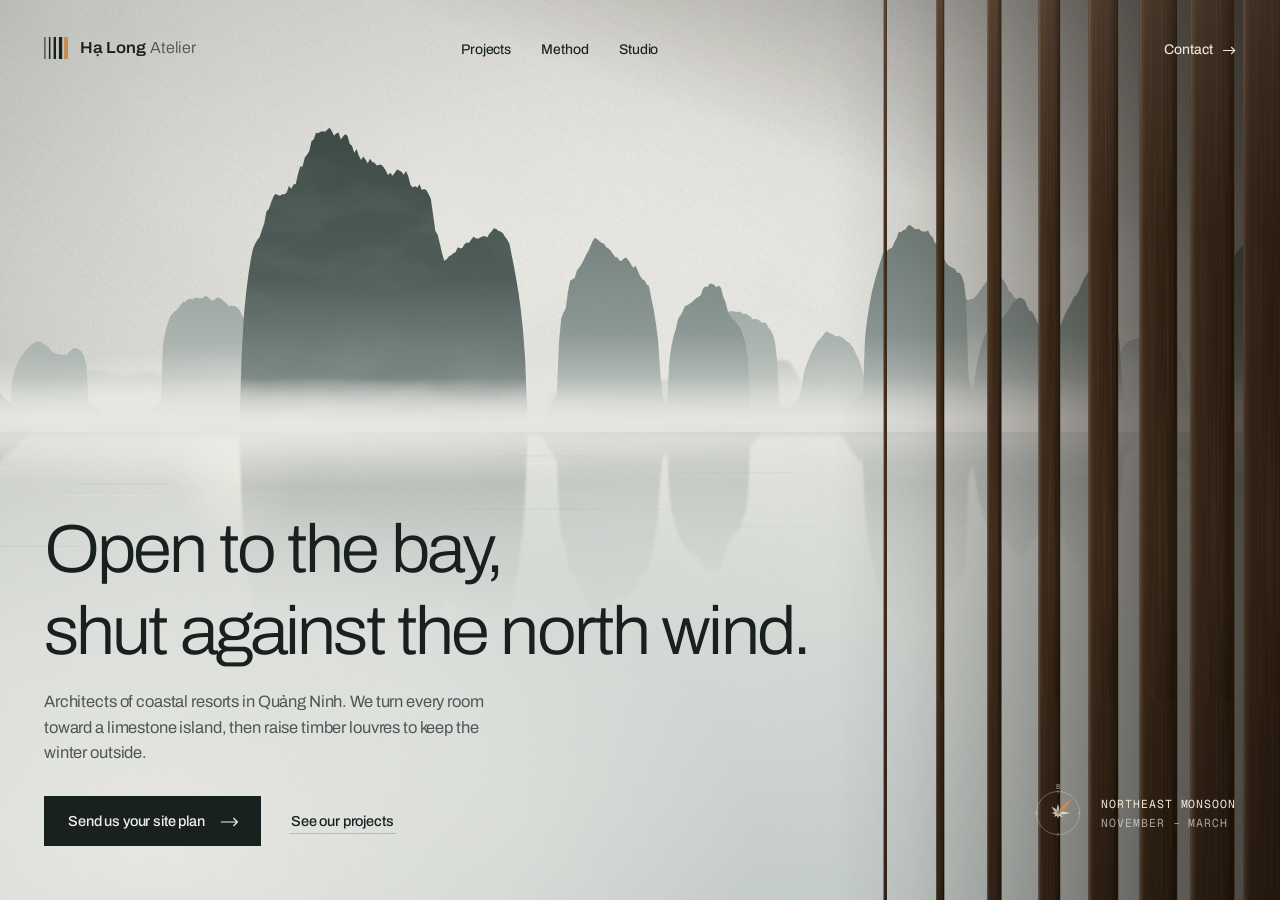
==== commit 986a2790: "Switch README and demos to English, add motion GIFs and live demo links - README rewritten in Englis" ====
--- a/examples/cinematic-bay-hero.html
+++ b/examples/cinematic-bay-hero.html
@@ -1,16 +1,16 @@
 <!DOCTYPE html>
-<html lang="vi">
+<html lang="en">
 <head>
 <meta charset="utf-8">
 <meta name="viewport" content="width=device-width, initial-scale=1, viewport-fit=cover">
-<title>Hạ Long Atelier · Xưởng kiến trúc resort ven biển Quảng Ninh</title>
-<meta name="description" content="Hạ Long Atelier là xưởng kiến trúc chuyên resort ven biển Quảng Ninh: xoay từng phòng về một hòn đảo đá, dựng vách lá chớp gỗ để giữ mùa đông ở bên ngoài.">
+<title>Hạ Long Atelier · Coastal resort architects, Quảng Ninh</title>
+<meta name="description" content="Hạ Long Atelier designs coastal resorts in Quảng Ninh: every room turned toward a limestone island, timber louvres to keep the winter out.">
 <meta name="theme-color" content="#e7e6e0">
 <!--
-  Archetype A · cinematic full-bleed, light variant (sương sớm / morning sea-mist).
+  Archetype A · cinematic full-bleed, light variant (morning sea-mist).
   Concept: the hero is the view from inside a resort room. A wall of teak louvre blades opens left → right
   to reveal Hạ Long in mist; the last blades on the right stay half-closed, which is the headline made literal
-  ("Mở phòng ra vịnh, khép lại trước gió bấc").
+  ("Open to the bay, shut against the north wind").
   Type: Archivo (display 320 at wdth 104, UI 400–600) + Geist Mono (micro-copy). Both ship a Vietnamese subset.
   Palette: fog #e7e6e0 · ink #17201e · muted #4b5754 · teak #3a2719 · cream #efe7da · accent #c58a52
   Accent used three times only: the closed blade in the logo mark, the north-east petal of the wind rose,
@@ -21,7 +21,7 @@
 <link href="https://fonts.googleapis.com/css2?family=Archivo:wdth,wght@100..110,300..600&family=Geist+Mono:wght@400;500&display=swap" rel="stylesheet">
 <!-- Hold every entrance at frame 0 (closed louvres, text below its masks) until the two faces are ready, so the
      headline never rises in a fallback face. JS-only and capped at 900 ms: with JS off the class is never added. -->
-<script>(function(r){try{if(matchMedia("(prefers-reduced-motion: reduce)").matches)return;r.classList.add("cm-hold");var go=function(){r.classList.remove("cm-hold")};setTimeout(go,900);if(document.fonts&&document.fonts.load){Promise.all([document.fonts.load('320 64px "Archivo"',"Mở phòng ra vịnh"),document.fonts.load('400 16px "Archivo"',"Xưởng"),document.fonts.load('400 12px "Geist Mono"',"GIÓ MÙA ĐÔNG BẮC")]).then(go,go)}}catch(e){}})(document.documentElement);</script>
+<script>(function(r){try{if(matchMedia("(prefers-reduced-motion: reduce)").matches)return;r.classList.add("cm-hold");var go=function(){r.classList.remove("cm-hold")};setTimeout(go,900);if(document.fonts&&document.fonts.load){Promise.all([document.fonts.load('320 64px "Archivo"',"Open to the bay"),document.fonts.load('400 16px "Archivo"',"Studio"),document.fonts.load('400 12px "Geist Mono"',"NORTHEAST MONSOON")]).then(go,go)}}catch(e){}})(document.documentElement);</script>
 <style>
 /* ---- anti-flash: background first ---- */
 html,body{background:#e7e6e0}
@@ -421,40 +421,40 @@
 
 <div class="page">
   <header class="header">
-    <a class="logo appear appear--scale" href="#top" style="--d:.5s" aria-label="Hạ Long Atelier, về đầu trang">
+    <a class="logo appear appear--scale" href="#top" style="--d:.5s" aria-label="Hạ Long Atelier, back to top">
       <svg class="mark" viewBox="0 0 24 22" aria-hidden="true" focusable="false">
         <rect x=".4" y="0" width="1" height="22"/><rect x="4.9" y="0" width="1.5" height="22"/><rect x="9.6" y="0" width="2.4" height="22"/>
         <rect x="14.9" y="0" width="3.3" height="22"/><rect class="mark-a" x="20.1" y="0" width="3.9" height="22"/>
       </svg>
       <span class="wm" aria-hidden="true"><b>Hạ Long</b><span class="at">Atelier</span></span>
     </a>
-    <nav class="nav" id="site-nav" aria-label="Điều hướng chính">
-      <a class="appear appear--soft" href="#cong-trinh" style="--d:.6s;--dur:.9s">Công trình</a>
-      <a class="appear appear--scale" href="#phuong-phap" style="--d:.68s;--dur:.9s">Phương pháp</a>
-      <a class="appear appear--soft" href="#xuong-ve" style="--d:.76s;--dur:.9s">Xưởng vẽ</a>
-      <a class="nav-only" href="#lien-he">Liên hệ</a>
-      <p class="nav-foot micro">Gió mùa Đông Bắc · tháng 11 – tháng 3</p>
+    <nav class="nav" id="site-nav" aria-label="Main navigation">
+      <a class="appear appear--soft" href="#cong-trinh" style="--d:.6s;--dur:.9s">Projects</a>
+      <a class="appear appear--scale" href="#phuong-phap" style="--d:.68s;--dur:.9s">Method</a>
+      <a class="appear appear--soft" href="#xuong-ve" style="--d:.76s;--dur:.9s">Studio</a>
+      <a class="nav-only" href="#lien-he">Contact</a>
+      <p class="nav-foot micro">Northeast monsoon · November – March</p>
     </nav>
-    <a class="contact appear appear--fade" href="#lien-he" style="--d:1.62s;--dur:.8s">Liên hệ
+    <a class="contact appear appear--fade" href="#lien-he" style="--d:1.62s;--dur:.8s">Contact
       <svg viewBox="0 0 13 9" aria-hidden="true" focusable="false"><path d="M0 4.5h11.6M8.2 1l3.5 3.5L8.2 8" fill="none" stroke="currentColor" stroke-width="1.1"/></svg></a>
-    <button class="burger appear appear--scale" type="button" style="--d:.9s" aria-controls="site-nav" aria-expanded="false" aria-label="Mở menu"><i></i><i></i><i></i></button>
+    <button class="burger appear appear--scale" type="button" style="--d:.9s" aria-controls="site-nav" aria-expanded="false" aria-label="Open menu"><i></i><i></i><i></i></button>
   </header>
 
   <main class="hero" id="top">
     <div class="copy">
       <h1>
-        <span class="mask-line"><span class="appear appear--mask" style="--d:.92s;--dur:1.25s">Mở phòng ra vịnh,</span></span>
-        <span class="mask-line"><span class="appear appear--mask" style="--d:1.06s;--dur:1.25s">khép lại trước <span class="nb">gió bấc.</span></span></span>
+        <span class="mask-line"><span class="appear appear--mask" style="--d:.92s;--dur:1.25s">Open to the bay,</span></span>
+        <span class="mask-line"><span class="appear appear--mask" style="--d:1.06s;--dur:1.25s">shut against <span class="nb">the north wind.</span></span></span>
       </h1>
-      <p class="lede appear appear--soft" style="--d:1.26s;--dur:1.25s">Xưởng kiến trúc chuyên resort ven biển Quảng Ninh. Chúng tôi xoay từng phòng về một hòn đảo đá, rồi dựng vách lá chớp gỗ để giữ mùa đông ở bên ngoài.</p>
+      <p class="lede appear appear--soft" style="--d:1.26s;--dur:1.25s">Architects of coastal resorts in Quảng Ninh. We turn every room toward a limestone island, then raise timber louvres to keep the winter outside.</p>
       <div class="actions">
-        <a class="btn btn-solid appear appear--wipe-x" href="#gui-khu-dat" style="--d:1.42s">Gửi bản đồ khu đất
+        <a class="btn btn-solid appear appear--wipe-x" href="#gui-khu-dat" style="--d:1.42s">Send us your site plan
           <svg viewBox="0 0 18 10" aria-hidden="true" focusable="false"><path d="M0 5h16.4M12.4 1l4 4-4 4" fill="none" stroke="currentColor" stroke-width="1.2"/></svg></a>
-        <a class="btn btn-text appear appear--side" href="#cong-trinh" style="--d:1.54s">Xem công trình</a>
+        <a class="btn btn-text appear appear--side" href="#cong-trinh" style="--d:1.54s">See our projects</a>
       </div>
     </div>
 
-    <aside class="wind" aria-label="Khí hậu Quảng Ninh">
+    <aside class="wind" aria-label="Quảng Ninh climate">
       <svg class="rose" viewBox="0 0 58 62" aria-hidden="true" focusable="false">
         <text x="29" y="5.5" text-anchor="middle">B</text>
         <circle class="ring appear appear--fade" style="--d:1.7s" cx="29" cy="31" r="23"/>
@@ -469,8 +469,8 @@
         <g transform="translate(29 31) rotate(45)"><path class="pt pt--ne appear appear--grow" style="--d:2.1s;--dur:1.3s" d="M0 0L2.2 -8.6L0 -21L-2.2 -8.6Z"/></g>
       </svg>
       <p class="micro">
-        <span class="mask-line"><span class="appear appear--mask" style="--d:1.84s;--dur:.9s">Gió mùa Đông Bắc</span></span>
-        <span class="mask-line"><span class="appear appear--mask dim" style="--d:1.92s;--dur:.9s">Tháng 11 – tháng 3</span></span>
+        <span class="mask-line"><span class="appear appear--mask" style="--d:1.84s;--dur:.9s">Northeast monsoon</span></span>
+        <span class="mask-line"><span class="appear appear--mask dim" style="--d:1.92s;--dur:.9s">November – March</span></span>
       </p>
     </aside>
   </main>
@@ -778,7 +778,7 @@
   function setMenu(open) {
     document.body.classList.toggle("menu-open", open);
     burger.setAttribute("aria-expanded", String(open));
-    burger.setAttribute("aria-label", open ? "Đóng menu" : "Mở menu");
+    burger.setAttribute("aria-label", open ? "Close menu" : "Open menu");
   }
   burger.addEventListener("click", function () { setMenu(!document.body.classList.contains("menu-open")); });
   nav.querySelectorAll("a").forEach(function (a) { a.addEventListener("click", function () { setMenu(false); }); });
